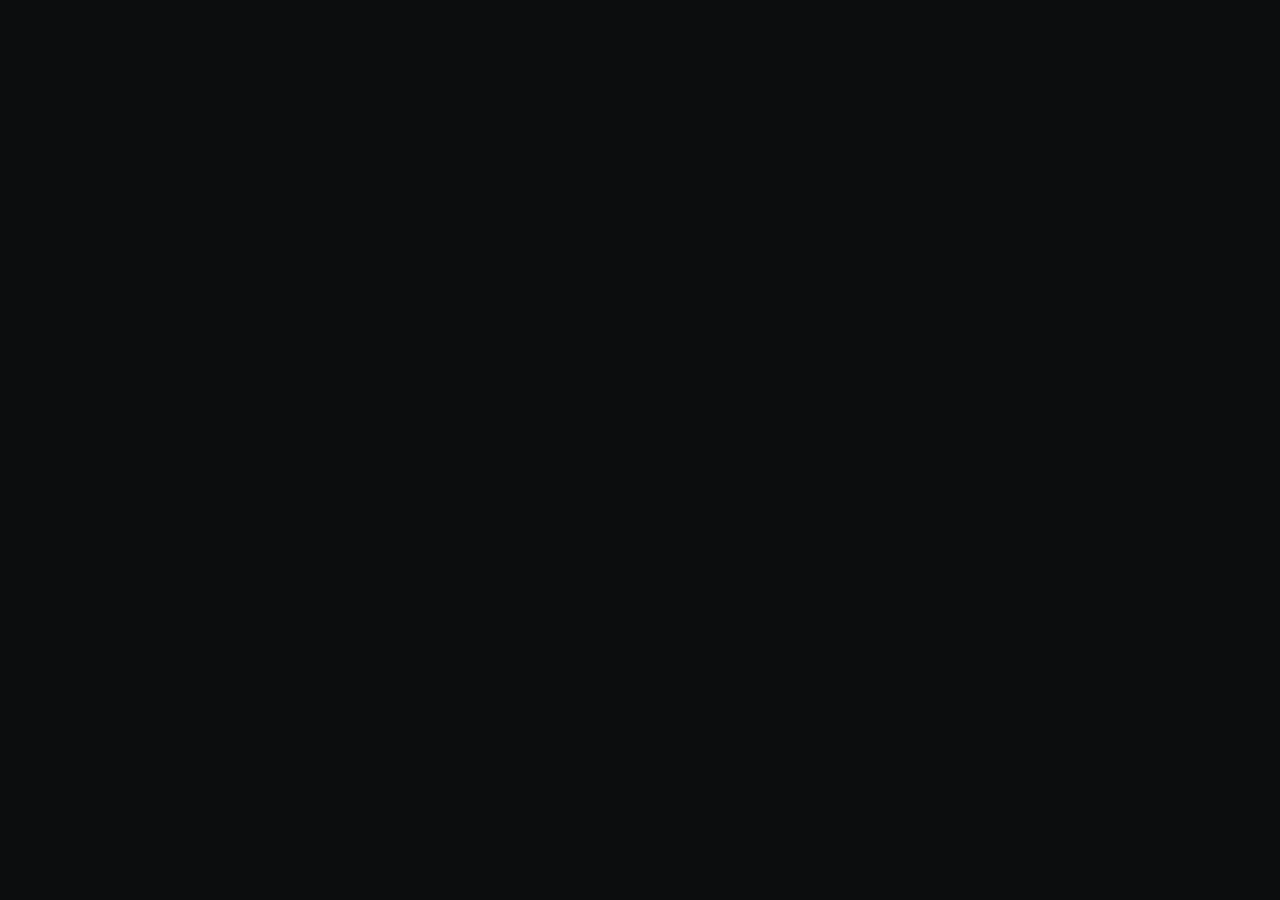
==== pages/experience.html @ 1f6c0cea "Text formatting + paragraph links + set up exp page" ====
<!DOCTYPE html>
<html lang='en'>
<head>
    <meta charset='UTF-8'>
    <meta name='viewport' content='width=device-width, initial-scale=1.0'>
    <link rel="stylesheet" href='../style.css'>
    <link href="https://fonts.googleapis.com/css2?family=Space+Grotesk:wght@400;500;600;700&display=swap" rel="stylesheet">
    <script src='../script.js' defer></script>
    <title>Michelle Kelly</title>
</head>
<body>

</body>
</html>
---- style.css ----
:root {
    --board:        #191b1d;
    --raised:       #1f2224;
    --border:       #2c3033;
    --border-dash:  #2a2e31;
    --white:        #e4e0d8;
    --white-dim:    #96918b;
    --white-faint:  #474441;
    --white-white:  #f0ebe3;
    --accent:       #e6c76e;
    --red:          #cf7368;
    --blue:         #76a8d0;
    --green:        #7eb594;
}

body {
    font-family: "Space Grotesk", sans-serif;
    color: var(--accent);
    background-color: #0c0d0e; 
    margin: 0;
    padding: 20px;
}

.screen {
    max-width: 750px;
    display: flex;
    flex-direction: column;
    margin: 0 auto;
    min-height: 90vh;
}

h1 {
    font-size: 40px; 
    font-weight: 700;
    margin: 40px 0 10px 0;
    line-height: 1.1;
}

p {
    font-weight: 400;
    line-height: 1.6;
    color: var(--white);
    font-size: 17px; 
    margin-bottom: 40px;
}

p a {
    color: var(--white-dim);
    text-decoration: none;
    transition: color 0.2s ease;
}

p a:hover {
    color: var(--accent);
}


nav {
    position: sticky;
    top: 0;
    z-index: 10;
    background-color: #0c0d0e;
    padding: 10px 15px 15px;
    margin-top: 20px;
    margin-bottom: 20px;
    border-bottom: 3px solid var(--accent);
    border-radius: 10px;
    display: flex;
    justify-content: center;
    align-items: center;
    gap: 20px;
}

nav a {
    font-size: 18px;
    color: var(--white-dim);
    text-decoration: none;
    font-weight: 500;
    transition: color 0.2s ease;
}

nav a:hover {
    color: var(--accent);
}

footer {
    display: flex;
    justify-content: center;
    gap: 30px;
    margin-top: auto; 
    padding: 30px 0 20px;
    border-top: 3px solid var(--accent);
    border-radius: 10px;
}

footer a {
    color: var(--white-dim);
    text-decoration: none;
    font-weight: 500;
    transition: color 0.2s ease;
}

footer a:hover {
    color: var(--accent);
}
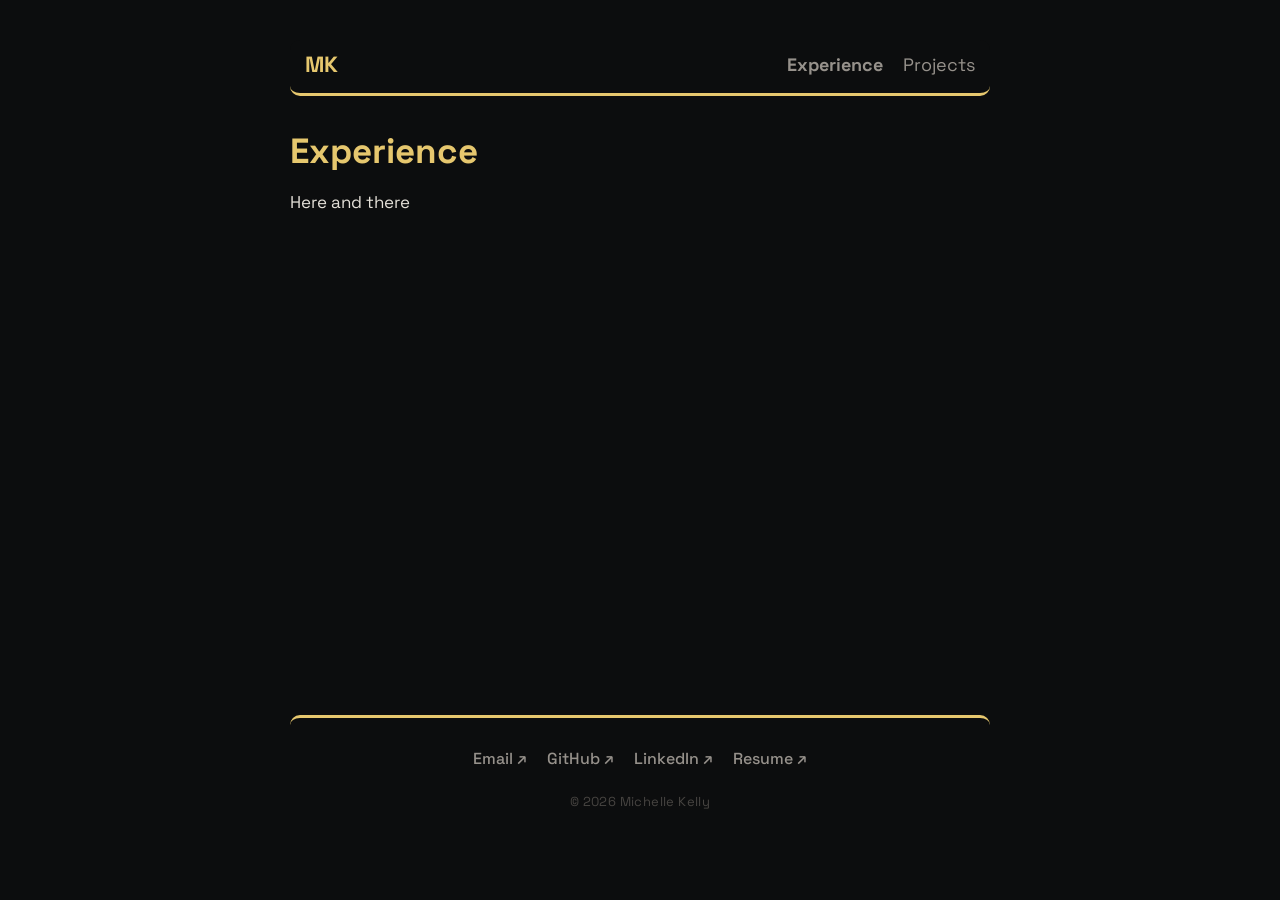
==== commit ffc82da4: "basic more about me functionallity, format other pages + final nav" ====
--- a/pages/experience.html
+++ b/pages/experience.html
@@ -9,6 +9,27 @@
     <title>Michelle Kelly</title>
 </head>
 <body>
+    <div class='screen'>
+        <nav>
+            <a class="initial" href="../index.html">MK</a>
+            <a class="current-page" href="experience.html">Experience</a>
+            <a href="projects.html">Projects</a>
+        </nav>
 
+        <main>
+            <h1>Experience</h1>
+            <p> Here and there </p>
+        </main>
+
+        <footer>
+            <div class="footer-links">
+                <a href="mailto:michelle.kelly@queensu.ca">Email ↗</a>
+                <a href="https://github.com/MichelleKellyy" target="_blank">GitHub ↗</a>
+                <a href="https://www.linkedin.com/in/michellebkelly" target="_blank">LinkedIn ↗</a>
+                <a href="resume.pdf" download>Resume ↗</a>
+            </div>
+            <div class="footer-note">© 2026 Michelle Kelly</div>
+        </footer>
+    </div>
 </body>
 </html>
--- a/style.css
+++ b/style.css
@@ -22,7 +22,7 @@
 }
 
 .screen {
-    max-width: 750px;
+    max-width: 700px;
     display: flex;
     flex-direction: column;
     margin: 0 auto;
@@ -30,18 +30,24 @@
 }
 
 h1 {
-    font-size: 40px; 
+    font-size: 35px;
     font-weight: 700;
-    margin: 40px 0 10px 0;
+    margin: 16px 0 12px 0;
     line-height: 1.1;
+}
+
+.intro {
+    font-size: 19px;
+    color: var(--white-white);
+    margin-bottom: 20px;
 }
 
 p {
     font-weight: 400;
-    line-height: 1.6;
+    line-height: 1.7;
     color: var(--white);
-    font-size: 17px; 
-    margin-bottom: 40px;
+    font-size: 17px;
+    margin-bottom: 24px;
 }
 
 p a {
@@ -54,7 +60,6 @@
     color: var(--accent);
 }
 
-
 nav {
     position: sticky;
     top: 0;
@@ -66,7 +71,6 @@
     border-bottom: 3px solid var(--accent);
     border-radius: 10px;
     display: flex;
-    justify-content: center;
     align-items: center;
     gap: 20px;
 }
@@ -75,7 +79,7 @@
     font-size: 18px;
     color: var(--white-dim);
     text-decoration: none;
-    font-weight: 500;
+    font-weight: 400;
     transition: color 0.2s ease;
 }
 
@@ -83,11 +87,23 @@
     color: var(--accent);
 }
 
+.initial {
+    font-size: 22px;
+    color: var(--accent);
+    font-weight: 700;
+    margin-right: auto;
+}
+
+.current-page {
+    font-weight: 700;
+}
+
 footer {
     display: flex;
-    justify-content: center;
-    gap: 30px;
-    margin-top: auto; 
+    flex-direction: column;
+    align-items: center;
+    gap: 14px;
+    margin-top: auto;
     padding: 30px 0 20px;
     border-top: 3px solid var(--accent);
     border-radius: 10px;
@@ -102,4 +118,62 @@
 
 footer a:hover {
     color: var(--accent);
+}
+
+.footer-links {
+    display: flex;
+    gap: 20px;
+    flex-wrap: wrap;
+    justify-content: center;
+}
+
+.footer-note {
+    margin-top: 10px;
+    font-size: 13px;
+    color: var(--white-faint);
+    letter-spacing: 0.03em;
+}
+
+.more-section {
+    margin-top: 40px;
+    max-width: 650px;
+}
+
+#moreToggle {
+    background: none;
+    border: none;
+    padding: 0;
+    font: inherit;
+    color: var(--white-dim);
+    cursor: pointer;
+}
+
+#moreToggle:hover {
+    color: var(--accent);
+}
+
+#moreContent {
+    display: none;
+    margin-top: 20px;
+}
+
+#moreContent.show {
+    display: block;
+}
+
+#moreContent div {
+    margin-bottom: 20px;
+}
+
+#moreContent h3 {
+    font-size: 12px;
+    text-transform: uppercase;
+    letter-spacing: 0.12em;
+    color: var(--white-dim);
+    margin-bottom: 8px;
+}
+
+#moreContent p {
+    margin: 0;
+    font-size: 16px;
 }
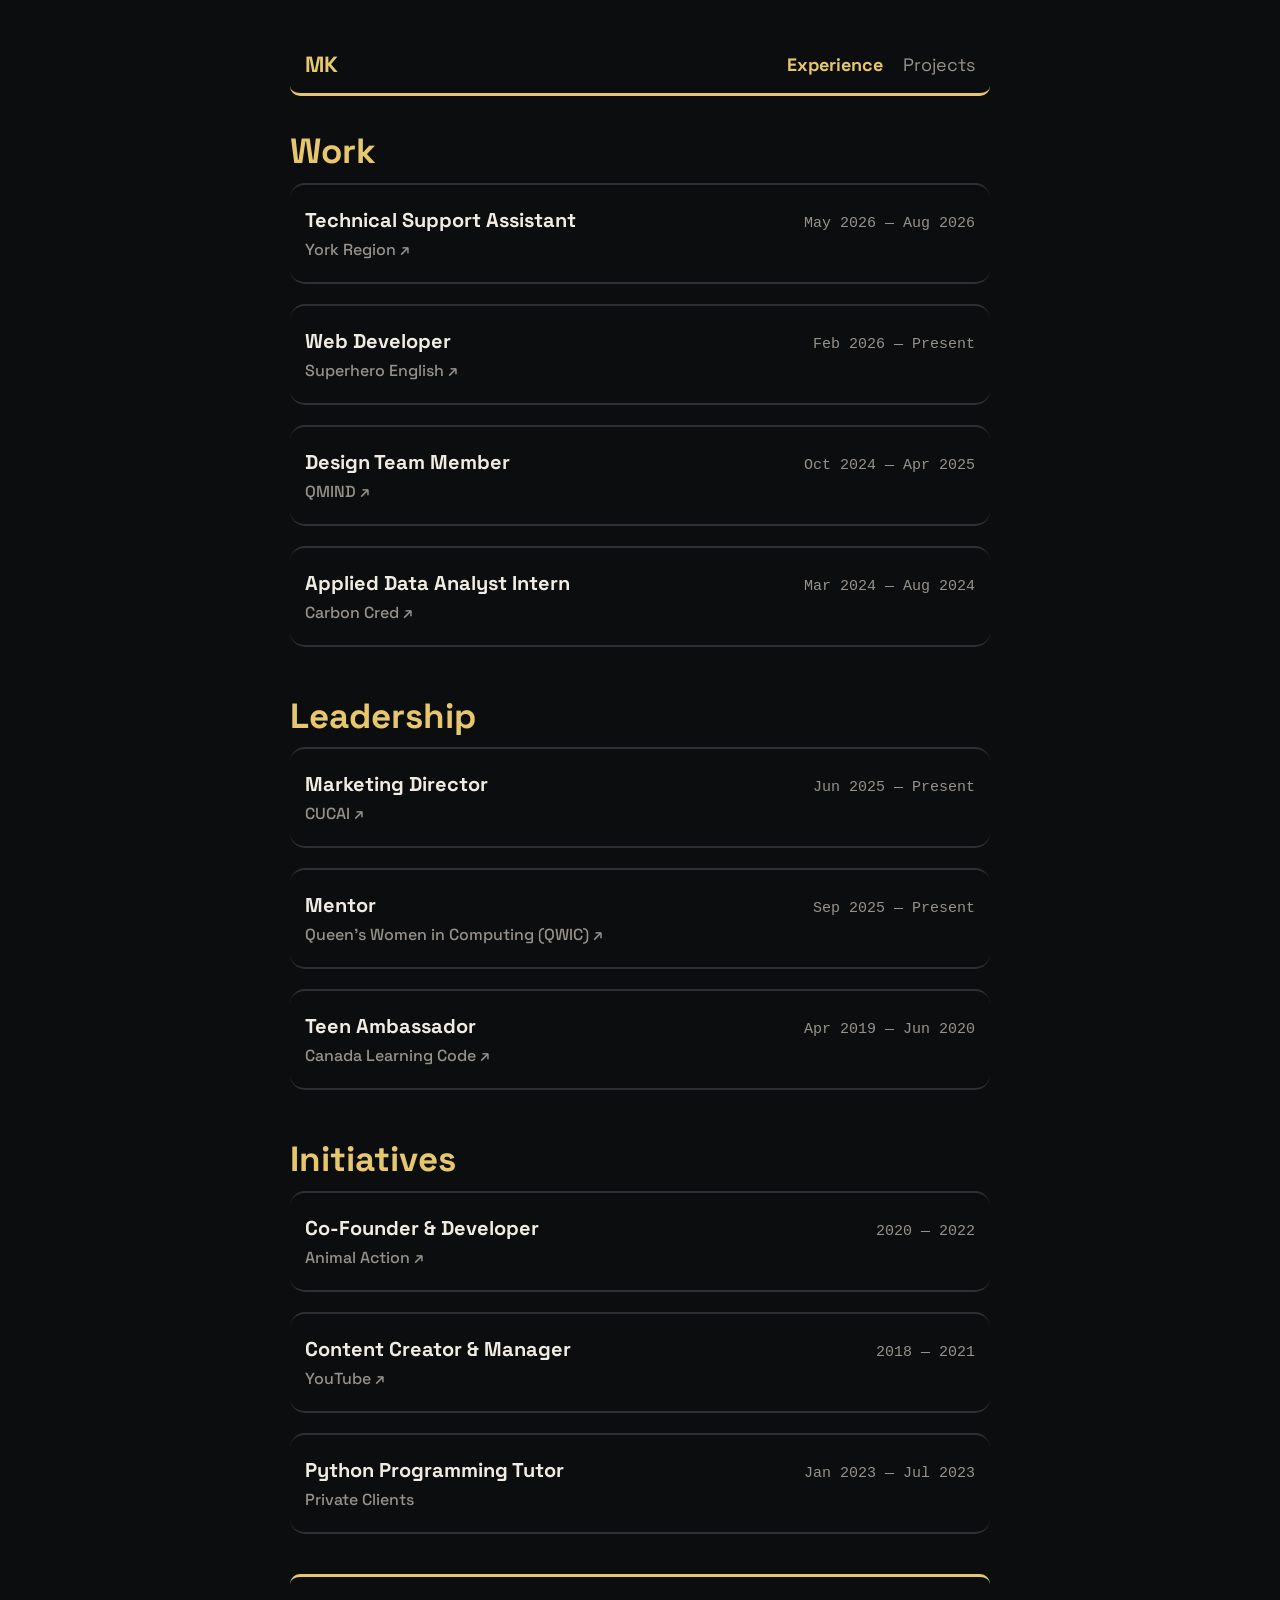
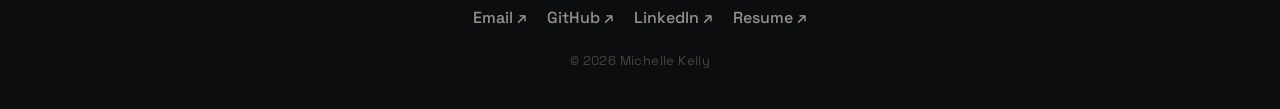
==== commit 3fa9f21a: "Experience page" ====
--- a/pages/experience.html
+++ b/pages/experience.html
@@ -6,19 +6,165 @@
     <link rel="stylesheet" href='../style.css'>
     <link href="https://fonts.googleapis.com/css2?family=Space+Grotesk:wght@400;500;600;700&display=swap" rel="stylesheet">
     <script src='../script.js' defer></script>
-    <title>Michelle Kelly</title>
+    <title>MK</title>
 </head>
 <body>
     <div class='screen'>
         <nav>
             <a class="initial" href="../index.html">MK</a>
-            <a class="current-page" href="experience.html">Experience</a>
+            <a href="experience.html" class="active">Experience</a>
             <a href="projects.html">Projects</a>
         </nav>
 
         <main>
-            <h1>Experience</h1>
-            <p> Here and there </p>
+            <h1>Work</h1>
+            
+            <div class="exp-list">
+                <details>
+                    <summary>
+                        <div class="exp-header">
+                            <h2 class="exp-role">Technical Support Assistant</h2>
+                            <span class="exp-date">May 2026 — Aug 2026</span>
+                        </div>
+                        <a href="https://www.york.ca/" target="_blank" class="exp-company">York Region ↗</a>
+                    </summary>
+                    <ul class="exp-bullets">
+                        <li>Performed cross-system data extraction and analysis to diagnose software and workflow issues, improving data integrity and operational reliability.</li>
+                        <li>Designed scripts and structured tracking tools to streamline data input, validation, and reporting processes, while contributing to testing and implementation of system enhancements.</li>
+                    </ul>
+                </details>
+
+                <details>
+                    <summary>
+                        <div class="exp-header">
+                            <h2 class="exp-role">Web Developer</h2>
+                            <span class="exp-date">Feb 2026 — Present</span>
+                        </div>
+                        <a href="https://www.superheroenglish.org/" target="_blank" class="exp-company">Superhero English ↗</a>
+                    </summary>
+                    <ul class="exp-bullets">
+                        <li>Building a website for Superhero English in Thailand, supporting educational outreach and online visibility.</li>
+                    </ul>
+                </details>
+
+                <details>
+                    <summary>
+                        <div class="exp-header">
+                            <h2 class="exp-role">Design Team Member</h2>
+                            <span class="exp-date">Oct 2024 — Apr 2025</span>
+                        </div>
+                        <a href="https://qmind.ca/" target="_blank" class="exp-company">QMIND ↗</a>
+                    </summary>
+                    <ul class="exp-bullets">
+                        <li>Collaborated in QMIND’s Division of AI Research to implement and refine state-of-the-art AI models.</li>
+                        <li>Awarded the Next-Generation Award for stellar growth, initiative, and technical contribution as a new member.</li>
+                    </ul>
+                </details>
+
+                <details>
+                    <summary>
+                        <div class="exp-header">
+                            <h2 class="exp-role">Applied Data Analyst Intern</h2>
+                            <span class="exp-date">Mar 2024 — Aug 2024</span>
+                        </div>
+                        <a href="https://www.carboncred.com/" target="_blank" class="exp-company">Carbon Cred ↗</a>
+                    </summary>
+                    <ul class="exp-bullets">
+                        <li>Analyzed large-scale location-time datasets to identify authentic vs anomalous activity patterns, improving reliability of carbon credit classification.</li>
+                        <li>Interpreted behavioral and geographic trends to support the product’s underlying classification logic and data integrity.</li>
+                    </ul>
+                </details>
+            </div>
+
+            <h1 style="margin-top: 50px;">Leadership</h1>
+            <div class="exp-list">
+                
+                <details>
+                    <summary>
+                        <div class="exp-header">
+                            <h2 class="exp-role">Marketing Director</h2>
+                            <span class="exp-date">Jun 2025 — Present</span>
+                        </div>
+                        <a href="https://www.cucai.ca/" target="_blank" class="exp-company">CUCAI ↗</a>
+                    </summary>
+                    <ul class="exp-bullets">
+                        <li>Directed CUCAI’s marketing strategy across multiple platforms, producing a structured content calendar and coordinating with chairs, directors, and designers to deliver all conference materials and campaigns.</li>
+                        <li>Launched an AI-focused newsletter and optimized digital engagement, driving a 288% subscriber increase and boosting awareness and ticket sales for Canada’s largest undergraduate AI conference (340+ attendees).</li>
+                    </ul>
+                </details>
+
+                <details>
+                    <summary>
+                        <div class="exp-header">
+                            <h2 class="exp-role">Mentor</h2>
+                            <span class="exp-date">Sep 2025 — Present</span>
+                        </div>
+                        <a href="https://qwic.org/" target="_blank" class="exp-company">Queen's Women in Computing (QWIC) ↗</a>
+                    </summary>
+                    <ul class="exp-bullets">
+                        <li>Mentoring a first-year computing student through QWIC, providing guidance on resume development, internship preparation, course planning, study strategies, and navigating Queen’s computing program and CS community.</li>
+                    </ul>
+                </details>
+
+                <details>
+                    <summary>
+                        <div class="exp-header">
+                            <h2 class="exp-role">Teen Ambassador</h2>
+                            <span class="exp-date">Apr 2019 — Jun 2020</span>
+                        </div>
+                        <a href="https://www.canadalearningcode.ca/" target="_blank" class="exp-company">Canada Learning Code ↗</a>
+                    </summary>
+                    <ul class="exp-bullets">
+                        <li>Collaborated and led virtual programming workshops for ages 11-16.</li>
+                    </ul>
+                </details>
+            </div>
+
+            <h1 style="margin-top: 50px;">Initiatives</h1>
+            <div class="exp-list">
+                
+                <details>
+                    <summary>
+                        <div class="exp-header">
+                            <h2 class="exp-role">Co-Founder & Developer</h2>
+                            <span class="exp-date">2020 — 2022</span> 
+                        </div>
+                        <a href="https://www.animalaction.ca/" target="_blank" class="exp-company">Animal Action ↗</a>
+                    </summary>
+                    <ul class="exp-bullets">
+                        <li>Co-founded and developed a mobile game designed to raise awareness and funds for real-world wildlife conservation.</li>
+                        <li>Managed the end-to-end product lifecycle, from initial game design and programming to launch and marketing.</li>
+                    </ul>
+                </details>
+
+                <details>
+                    <summary>
+                        <div class="exp-header">
+                            <h2 class="exp-role">Content Creator & Manager</h2>
+                            <span class="exp-date">2018 — 2021</span> 
+                        </div>
+                        <a href="https://www.youtube.com/" target="_blank" class="exp-company">YouTube ↗</a>
+                    </summary>
+                    <ul class="exp-bullets">
+                        <li>Founded, produced, and managed a gaming channel, growing the community to over 22,000 active subscribers.</li>
+                        <li>Analyzed viewer retention metrics and algorithm trends to optimize content strategy, scripting, and video editing.</li>
+                        <li>Built a positive online space to connect peers and viewers, particularly during pandemic isolation.</li>
+                    </ul>
+                </details>
+
+                <details>
+                    <summary>
+                        <div class="exp-header">
+                            <h2 class="exp-role">Python Programming Tutor</h2>
+                            <span class="exp-date">Jan 2023 — Jul 2023</span>
+                        </div>
+                        <span class="exp-company">Private Clients</span>
+                    </summary>
+                    <ul class="exp-bullets">
+                        <li>Designed and led one-on-one virtual lessons to teach kids fundamental Python concepts.</li>
+                    </ul>
+                </details>
+            </div>
         </main>
 
         <footer>
@@ -26,7 +172,7 @@
                 <a href="mailto:michelle.kelly@queensu.ca">Email ↗</a>
                 <a href="https://github.com/MichelleKellyy" target="_blank">GitHub ↗</a>
                 <a href="https://www.linkedin.com/in/michellebkelly" target="_blank">LinkedIn ↗</a>
-                <a href="resume.pdf" download>Resume ↗</a>
+                <a href="../resume.pdf" download>Resume ↗</a>
             </div>
             <div class="footer-note">© 2026 Michelle Kelly</div>
         </footer>
--- a/style.css
+++ b/style.css
@@ -13,6 +13,19 @@
     --green:        #7eb594;
 }
 
+html::-webkit-scrollbar {
+  display: none;
+}
+
+html {
+  -ms-overflow-style: none;
+  scrollbar-width: none;
+}
+
+main {
+    margin-bottom: 40px;
+}
+
 body {
     font-family: "Space Grotesk", sans-serif;
     color: var(--accent);
@@ -60,6 +73,12 @@
     color: var(--accent);
 }
 
+b {
+    color: var(--accent);
+    font-weight: 600;
+}
+
+/* --- NAVIGATION --- */
 nav {
     position: sticky;
     top: 0;
@@ -84,7 +103,13 @@
 }
 
 nav a:hover {
-    color: var(--accent);
+    color: var(--white);
+}
+
+nav a.active {
+    color: var(--accent);
+    font-weight: 700;
+    pointer-events: none; 
 }
 
 .initial {
@@ -94,10 +119,7 @@
     margin-right: auto;
 }
 
-.current-page {
-    font-weight: 700;
-}
-
+/* --- FOOTER --- */
 footer {
     display: flex;
     flex-direction: column;
@@ -134,46 +156,231 @@
     letter-spacing: 0.03em;
 }
 
+/* --- MORE ABOUT ME TOGGLE (HOME) --- */
 .more-section {
-    margin-top: 40px;
-    max-width: 650px;
-}
-
-#moreToggle {
+    margin-top: 10px;
+}
+
+.more-toggle {
     background: none;
     border: none;
     padding: 0;
-    font: inherit;
-    color: var(--white-dim);
+    font-family: inherit;
+    color: var(--white-dim);
+    font-size: 16px;
+    font-weight: 500;
     cursor: pointer;
-}
-
-#moreToggle:hover {
-    color: var(--accent);
-}
-
-#moreContent {
+    display: inline-flex;
+    align-items: center;
+    gap: 8px;
+    transition: color 0.2s ease;
+}
+
+.more-toggle:hover {
+    color: var(--accent);
+}
+
+.toggle-symbol {
+    display: inline-block;
+    transition: transform 0.3s ease;
+}
+
+.more-toggle.open .toggle-symbol {
+    transform: rotate(180deg);
+}
+
+.more-content {
     display: none;
-    margin-top: 20px;
-}
-
-#moreContent.show {
-    display: block;
-}
-
-#moreContent div {
-    margin-bottom: 20px;
-}
-
-#moreContent h3 {
+    margin-top: 10px;
+    padding-top: 10px;
+    padding-left: 10px;
+}
+
+@keyframes fadeSlideDown {
+    from { opacity: 0; transform: translateY(-5px); }
+    to { opacity: 1; transform: translateY(0); }
+}
+
+.more-content.show {
+    display: flex;
+    flex-direction: column;
+    gap: 22px;
+    animation: fadeSlideDown 0.4s ease forwards;
+}
+
+.more-label {
     font-size: 12px;
+    font-weight: 600;
     text-transform: uppercase;
     letter-spacing: 0.12em;
-    color: var(--white-dim);
-    margin-bottom: 8px;
-}
-
-#moreContent p {
+    color: var(--white-faint);
+    margin-top: 0;
+    margin-bottom: 6px;
+}
+
+.more-content p {
     margin: 0;
     font-size: 16px;
+    line-height: 1.7;
+}
+
+/* --- PHOTO GALLERY (HOME) --- */
+.gallery-wrapper {
+    position: relative;
+    margin: 10px 0;
+    padding: 0 12px;
+}
+
+.scroll-btn {
+    position: absolute;
+    top: 50%;
+    transform: translateY(-50%);
+    background: rgba(25, 27, 29, 0.7); 
+    backdrop-filter: blur(4px);
+    color: var(--white-dim);
+    border: 1px solid var(--border);
+    border-radius: 8px; 
+    width: 40px;
+    height: 40px;
+    cursor: pointer;
+    z-index: 10;
+    display: flex;
+    align-items: center;
+    justify-content: center;
+    transition: all 0.2s ease;
+}
+
+.left-btn { left: -15px; }
+.right-btn { right: -15px; }
+
+.scroll-btn:hover {
+    color: var(--accent);
+    border-color: var(--accent);
+    background-color: var(--board);
+}
+
+.scroll-btn svg {
+    width: 20px;
+    height: 20px;
+}
+
+#photoScroller {
+    display: flex;
+    gap: 15px;
+    overflow-x: auto;
+    padding: 3px 4px 8px 4px;
+    scroll-snap-type: x mandatory;
+    -webkit-overflow-scrolling: touch;
+    scrollbar-width: none;
+    -ms-overflow-style: none;
+}
+
+#photoScroller::-webkit-scrollbar {
+    display: none; 
+}
+
+#photoScroller img {
+    height: 250px; 
+    width: auto; 
+    border-radius: 10px;
+    border: 2px solid var(--border);
+    cursor: pointer;
+    scroll-snap-align: start; 
+    filter: grayscale(100%) brightness(70%);
+    transition: all 0.4s ease;
+}
+
+#photoScroller img:hover {
+    filter: grayscale(0%) brightness(100%);
+    border-color: var(--accent); 
+    transform: scale(1.02); 
+}
+
+/* --- EXPERIENCE PAGE ACCORDIONS --- */
+details {
+    border-top: 2px solid var(--border);
+    border-bottom: 2px solid var(--border);
+    border-left: none; 
+    border-right: none;
+    border-radius: 15px; 
+    padding: 22px 15px; 
+    margin-bottom: 20px; 
+    transition: all 0.2s ease;
+}
+
+details:last-child {
+    margin-bottom: 0;
+}
+
+details[open] .exp-bullets {
+    animation: fadeSlideDown 0.4s ease forwards;
+}
+
+summary {
+    list-style: none; 
+    cursor: pointer;
+}
+
+summary::-webkit-details-marker {
+    display: none; 
+}
+
+.exp-header {
+    display: flex;
+    justify-content: space-between;
+    align-items: baseline;
+    margin-bottom: 6px;
+}
+
+.exp-role {
+    font-size: 20px;
+    margin: 0;
+    color: var(--white-white);
+    transition: color 0.2s ease;
+}
+
+.exp-date {
+    color: var(--white-dim);
+    font-size: 15px;
+    font-family: monospace; 
+}
+
+a.exp-company {
+    display: inline-block;
+    color: var(--white-dim);
+    font-size: 16px;
+    font-weight: 500;
+    text-decoration: none;
+    transition: color 0.2s ease;
+    z-index: 2;
+    position: relative;
+}
+
+a.exp-company:hover {
+    color: var(--accent);
+}
+
+span.exp-company {
+    color: var(--white-dim);
+    font-size: 16px;
+    font-weight: 500;
+}
+
+.exp-bullets {
+    margin-top: 18px;
+    margin-bottom: 0;
+    padding-left: 20px;
+    color: var(--white);
+    list-style-type: square; 
+}
+
+.exp-bullets li {
+    font-size: 16px;
+    line-height: 1.6;
+    margin-bottom: 10px;
+    color: var(--white);
+}
+
+.exp-bullets li:last-child {
+    margin-bottom: 0;
 }
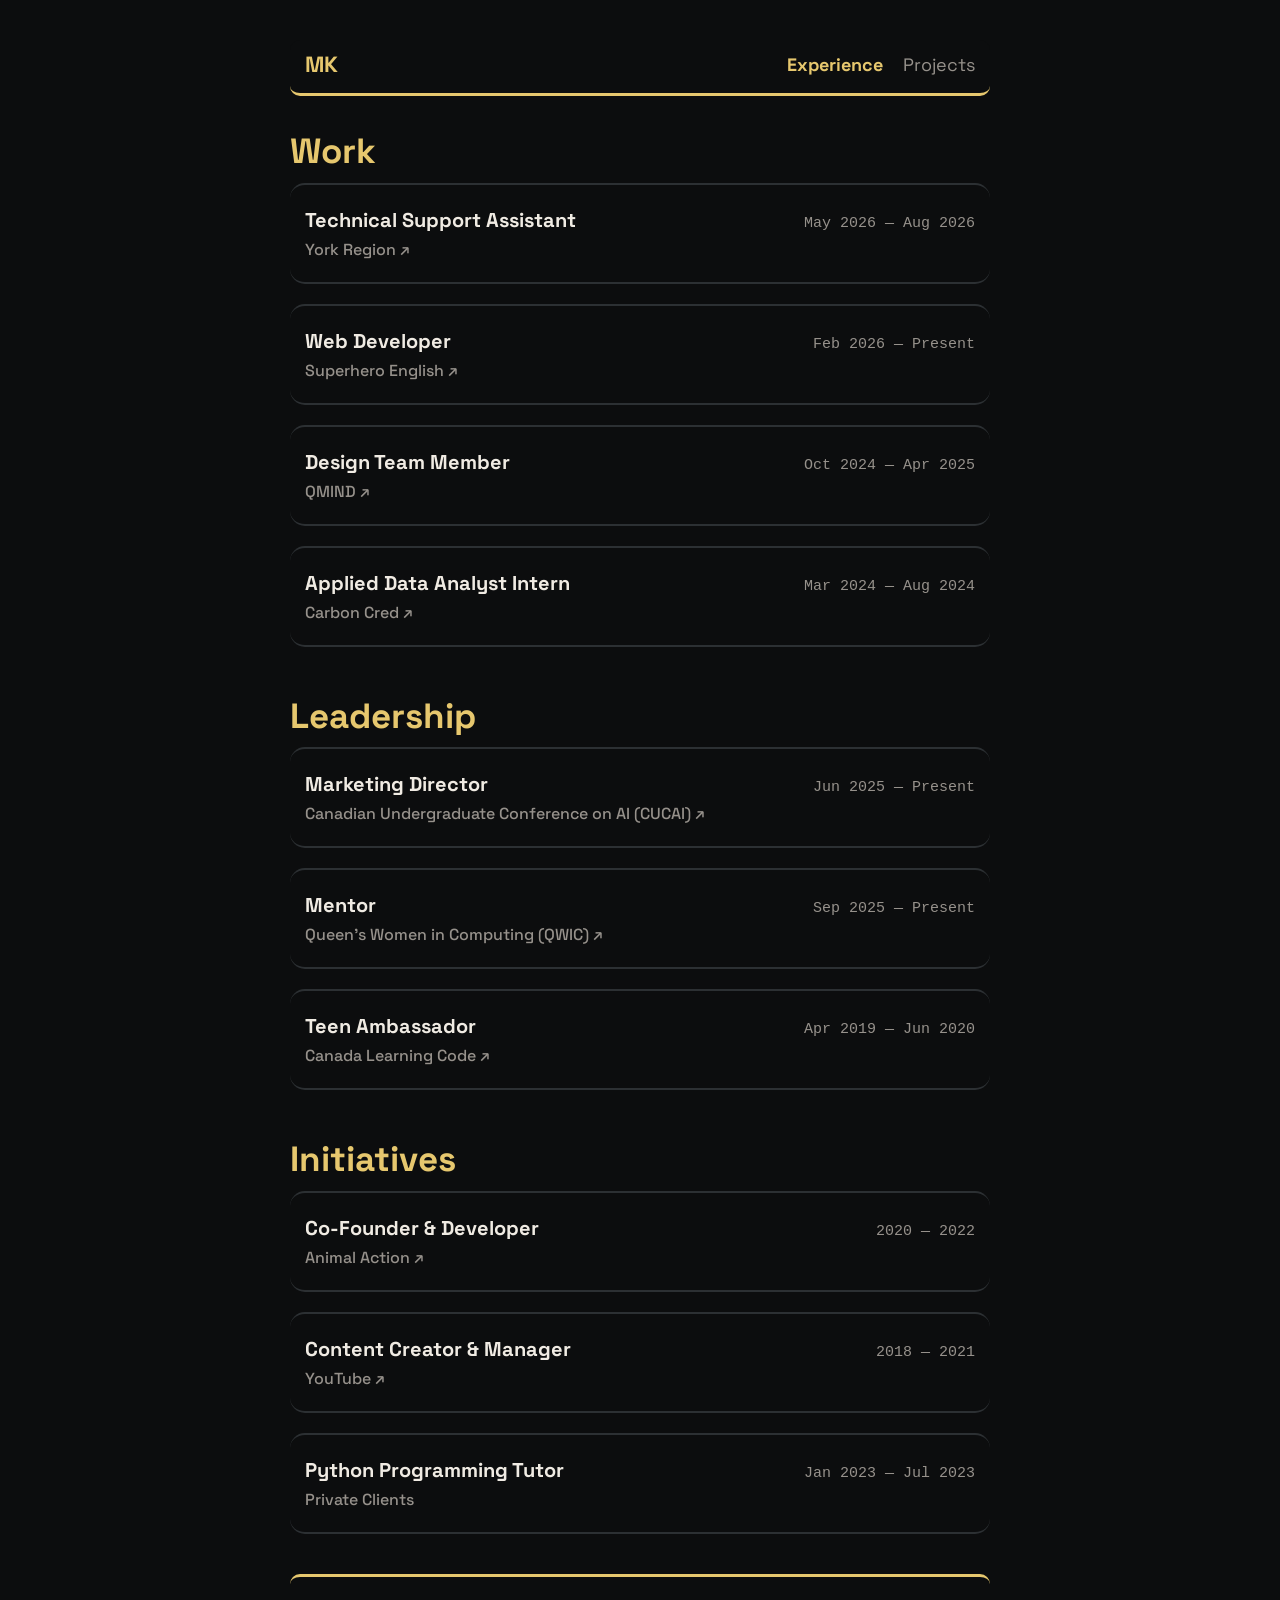
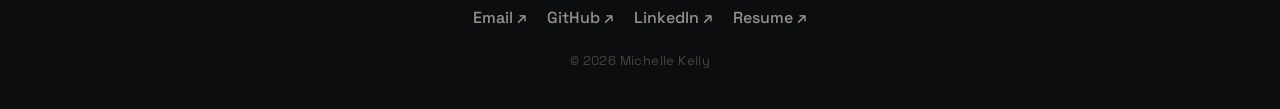
==== commit 21b1d12b: "Small experience page tweaks" ====
--- a/pages/experience.html
+++ b/pages/experience.html
@@ -85,7 +85,7 @@
                             <h2 class="exp-role">Marketing Director</h2>
                             <span class="exp-date">Jun 2025 — Present</span>
                         </div>
-                        <a href="https://www.cucai.ca/" target="_blank" class="exp-company">CUCAI ↗</a>
+                        <a href="https://www.cucai.ca/" target="_blank" class="exp-company">Canadian Undergraduate Conference on AI (CUCAI) ↗</a>
                     </summary>
                     <ul class="exp-bullets">
                         <li>Directed CUCAI’s marketing strategy across multiple platforms, producing a structured content calendar and coordinating with chairs, directors, and designers to deliver all conference materials and campaigns.</li>
@@ -129,11 +129,11 @@
                             <h2 class="exp-role">Co-Founder & Developer</h2>
                             <span class="exp-date">2020 — 2022</span> 
                         </div>
-                        <a href="https://www.animalaction.ca/" target="_blank" class="exp-company">Animal Action ↗</a>
+                        <a href="#" target="_blank" class="exp-company">Animal Action ↗</a>
                     </summary>
                     <ul class="exp-bullets">
-                        <li>Co-founded and developed a mobile game designed to raise awareness and funds for real-world wildlife conservation.</li>
-                        <li>Managed the end-to-end product lifecycle, from initial game design and programming to launch and marketing.</li>
+                        <li>Co-founded an initiative dedicated to reducing animal starvation in Canada, successfully gathering and distributing over 100,000 lbs of donated pet food to communities in need, including Northern deliveries in partnership with the OSPCA.</li>
+                        <li>Designed and developed an interactive game to drive awareness, boost user engagement, and support the organization's core mission.</li>
                     </ul>
                 </details>
 
@@ -143,12 +143,11 @@
                             <h2 class="exp-role">Content Creator & Manager</h2>
                             <span class="exp-date">2018 — 2021</span> 
                         </div>
-                        <a href="https://www.youtube.com/" target="_blank" class="exp-company">YouTube ↗</a>
+                        <a href="https://www.youtube.com/@FoxBlox" target="_blank" class="exp-company">YouTube ↗</a>
                     </summary>
                     <ul class="exp-bullets">
-                        <li>Founded, produced, and managed a gaming channel, growing the community to over 22,000 active subscribers.</li>
-                        <li>Analyzed viewer retention metrics and algorithm trends to optimize content strategy, scripting, and video editing.</li>
-                        <li>Built a positive online space to connect peers and viewers, particularly during pandemic isolation.</li>
+                        <li>Created and managed a gaming YouTube channel, producing content and running live streams that grew a community of 20,000+ subscribers.</li>
+                        <li>Established strategic partnerships and secured brand sponsorships while fostering an active, positive, and highly engaged online space.</li>
                     </ul>
                 </details>
 
--- a/style.css
+++ b/style.css
@@ -78,7 +78,6 @@
     font-weight: 600;
 }
 
-/* --- NAVIGATION --- */
 nav {
     position: sticky;
     top: 0;
@@ -119,7 +118,6 @@
     margin-right: auto;
 }
 
-/* --- FOOTER --- */
 footer {
     display: flex;
     flex-direction: column;
@@ -156,7 +154,6 @@
     letter-spacing: 0.03em;
 }
 
-/* --- MORE ABOUT ME TOGGLE (HOME) --- */
 .more-section {
     margin-top: 10px;
 }
@@ -224,7 +221,6 @@
     line-height: 1.7;
 }
 
-/* --- PHOTO GALLERY (HOME) --- */
 .gallery-wrapper {
     position: relative;
     margin: 10px 0;
@@ -296,7 +292,6 @@
     transform: scale(1.02); 
 }
 
-/* --- EXPERIENCE PAGE ACCORDIONS --- */
 details {
     border-top: 2px solid var(--border);
     border-bottom: 2px solid var(--border);
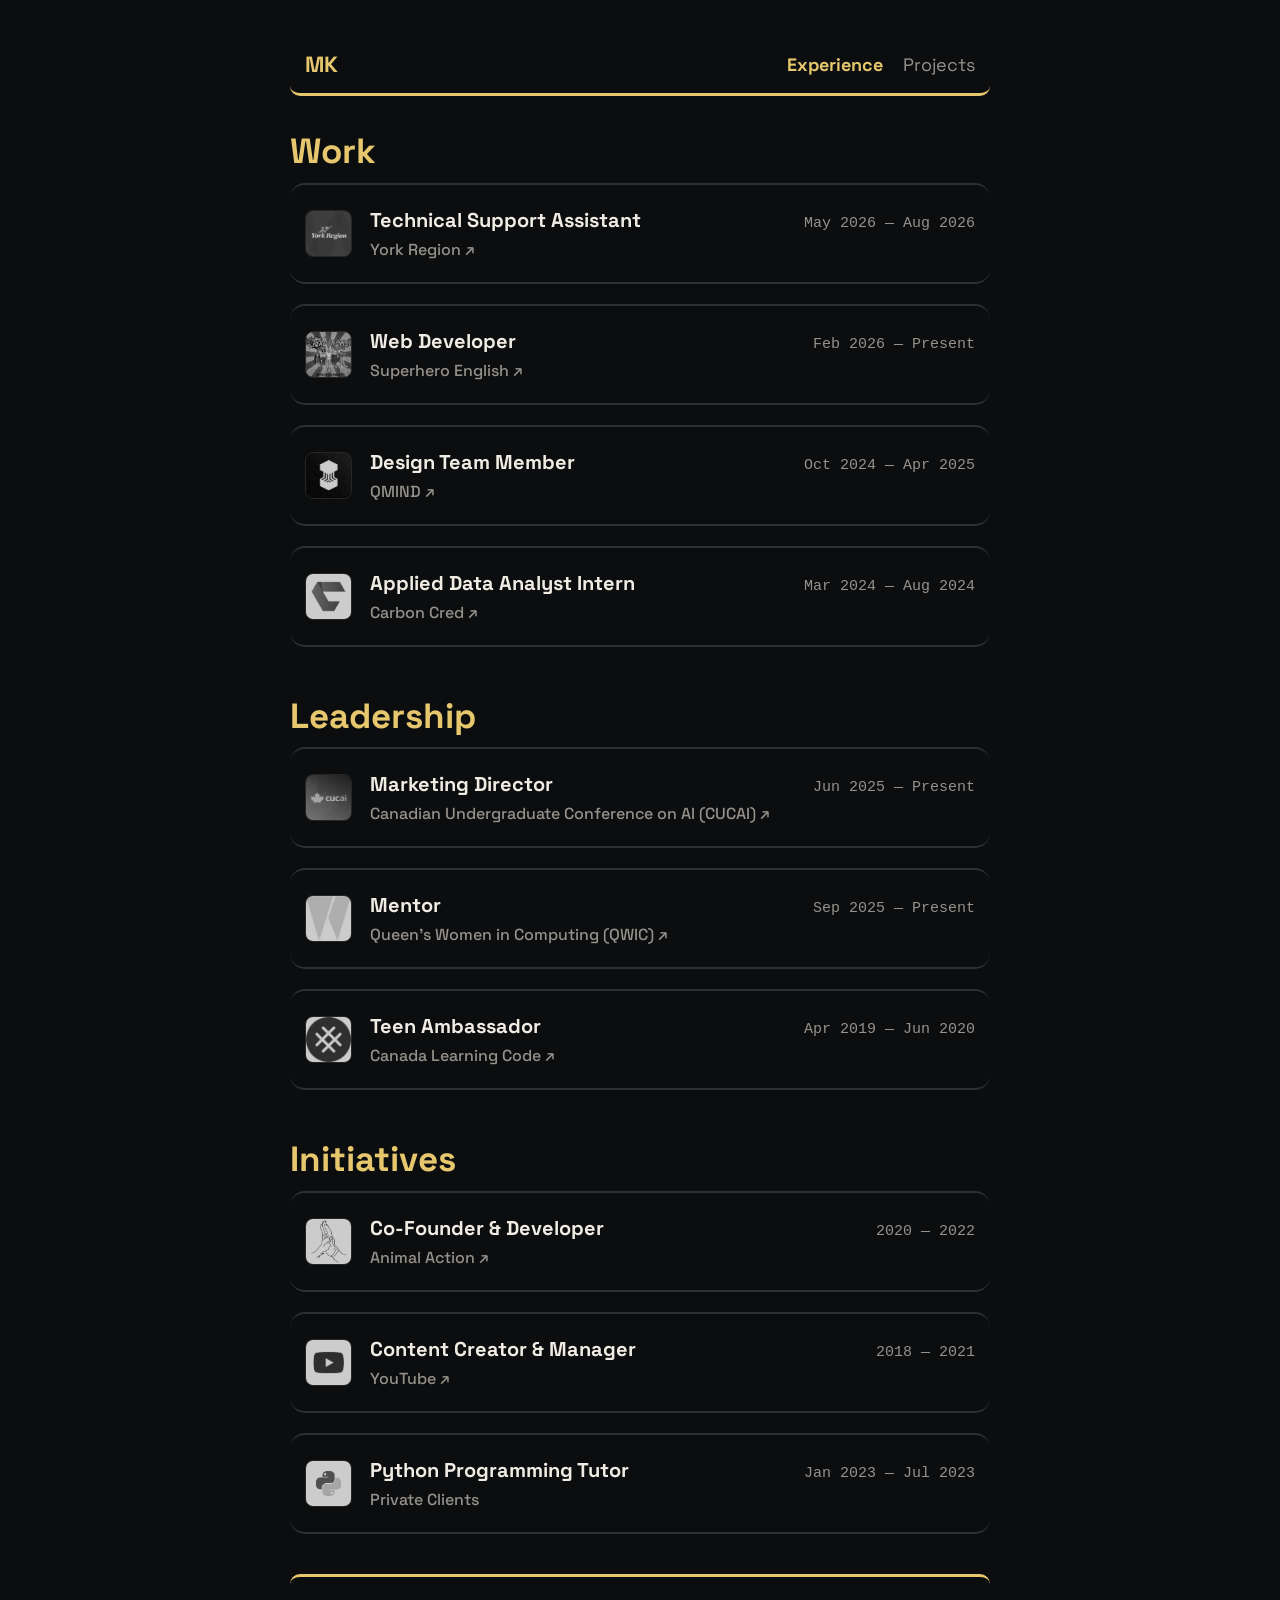
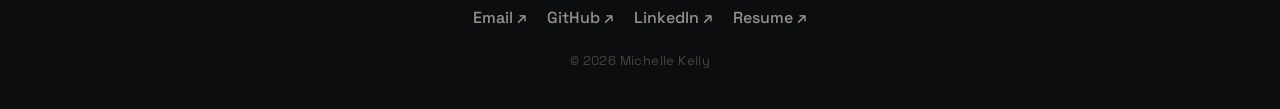
==== commit 3a3242b7: "Add company logos to experience page" ====
--- a/pages/experience.html
+++ b/pages/experience.html
@@ -22,11 +22,14 @@
             <div class="exp-list">
                 <details>
                     <summary>
-                        <div class="exp-header">
-                            <h2 class="exp-role">Technical Support Assistant</h2>
-                            <span class="exp-date">May 2026 — Aug 2026</span>
-                        </div>
-                        <a href="https://www.york.ca/" target="_blank" class="exp-company">York Region ↗</a>
+                        <img src="../assets/logos/yorkregion.jpg" alt="York Region Logo" class="exp-logo">
+                        <div class="exp-info">
+                            <div class="exp-header">
+                                <h2 class="exp-role">Technical Support Assistant</h2>
+                                <span class="exp-date">May 2026 — Aug 2026</span>
+                            </div>
+                            <a href="https://www.york.ca/" target="_blank" class="exp-company">York Region ↗</a>
+                        </div>
                     </summary>
                     <ul class="exp-bullets">
                         <li>Performed cross-system data extraction and analysis to diagnose software and workflow issues, improving data integrity and operational reliability.</li>
@@ -36,11 +39,14 @@
 
                 <details>
                     <summary>
-                        <div class="exp-header">
-                            <h2 class="exp-role">Web Developer</h2>
-                            <span class="exp-date">Feb 2026 — Present</span>
-                        </div>
-                        <a href="https://www.superheroenglish.org/" target="_blank" class="exp-company">Superhero English ↗</a>
+                        <img src="../assets/logos/superheroenglish.jpg" alt="Superhero English Logo" class="exp-logo">
+                        <div class="exp-info">
+                            <div class="exp-header">
+                                <h2 class="exp-role">Web Developer</h2>
+                                <span class="exp-date">Feb 2026 — Present</span>
+                            </div>
+                            <a href="https://www.superheroenglish.org/" target="_blank" class="exp-company">Superhero English ↗</a>
+                        </div>
                     </summary>
                     <ul class="exp-bullets">
                         <li>Building a website for Superhero English in Thailand, supporting educational outreach and online visibility.</li>
@@ -49,11 +55,14 @@
 
                 <details>
                     <summary>
-                        <div class="exp-header">
-                            <h2 class="exp-role">Design Team Member</h2>
-                            <span class="exp-date">Oct 2024 — Apr 2025</span>
-                        </div>
-                        <a href="https://qmind.ca/" target="_blank" class="exp-company">QMIND ↗</a>
+                        <img src="../assets/logos/qmind.jpg" alt="QMIND Logo" class="exp-logo">
+                        <div class="exp-info">
+                            <div class="exp-header">
+                                <h2 class="exp-role">Design Team Member</h2>
+                                <span class="exp-date">Oct 2024 — Apr 2025</span>
+                            </div>
+                            <a href="https://qmind.ca/" target="_blank" class="exp-company">QMIND ↗</a>
+                        </div>
                     </summary>
                     <ul class="exp-bullets">
                         <li>Collaborated in QMIND’s Division of AI Research to implement and refine state-of-the-art AI models.</li>
@@ -63,11 +72,14 @@
 
                 <details>
                     <summary>
-                        <div class="exp-header">
-                            <h2 class="exp-role">Applied Data Analyst Intern</h2>
-                            <span class="exp-date">Mar 2024 — Aug 2024</span>
-                        </div>
-                        <a href="https://www.carboncred.com/" target="_blank" class="exp-company">Carbon Cred ↗</a>
+                        <img src="../assets/logos/carboncred.png" alt="Carbon Cred Logo" class="exp-logo">
+                        <div class="exp-info">
+                            <div class="exp-header">
+                                <h2 class="exp-role">Applied Data Analyst Intern</h2>
+                                <span class="exp-date">Mar 2024 — Aug 2024</span>
+                            </div>
+                            <a href="https://www.carboncred.com/" target="_blank" class="exp-company">Carbon Cred ↗</a>
+                        </div>
                     </summary>
                     <ul class="exp-bullets">
                         <li>Analyzed large-scale location-time datasets to identify authentic vs anomalous activity patterns, improving reliability of carbon credit classification.</li>
@@ -81,11 +93,14 @@
                 
                 <details>
                     <summary>
-                        <div class="exp-header">
-                            <h2 class="exp-role">Marketing Director</h2>
-                            <span class="exp-date">Jun 2025 — Present</span>
-                        </div>
-                        <a href="https://www.cucai.ca/" target="_blank" class="exp-company">Canadian Undergraduate Conference on AI (CUCAI) ↗</a>
+                        <img src="../assets/logos/cucai.jpg" alt="CUCAI Logo" class="exp-logo">
+                        <div class="exp-info">
+                            <div class="exp-header">
+                                <h2 class="exp-role">Marketing Director</h2>
+                                <span class="exp-date">Jun 2025 — Present</span>
+                            </div>
+                            <a href="https://www.cucai.ca/" target="_blank" class="exp-company">Canadian Undergraduate Conference on AI (CUCAI) ↗</a>
+                        </div>
                     </summary>
                     <ul class="exp-bullets">
                         <li>Directed CUCAI’s marketing strategy across multiple platforms, producing a structured content calendar and coordinating with chairs, directors, and designers to deliver all conference materials and campaigns.</li>
@@ -95,11 +110,14 @@
 
                 <details>
                     <summary>
-                        <div class="exp-header">
-                            <h2 class="exp-role">Mentor</h2>
-                            <span class="exp-date">Sep 2025 — Present</span>
-                        </div>
-                        <a href="https://qwic.org/" target="_blank" class="exp-company">Queen's Women in Computing (QWIC) ↗</a>
+                        <img src="../assets/logos/qwic.jpg" alt="QWIC Logo" class="exp-logo">
+                        <div class="exp-info">
+                            <div class="exp-header">
+                                <h2 class="exp-role">Mentor</h2>
+                                <span class="exp-date">Sep 2025 — Present</span>
+                            </div>
+                            <a href="https://qwic.org/" target="_blank" class="exp-company">Queen's Women in Computing (QWIC) ↗</a>
+                        </div>
                     </summary>
                     <ul class="exp-bullets">
                         <li>Mentoring a first-year computing student through QWIC, providing guidance on resume development, internship preparation, course planning, study strategies, and navigating Queen’s computing program and CS community.</li>
@@ -108,11 +126,14 @@
 
                 <details>
                     <summary>
-                        <div class="exp-header">
-                            <h2 class="exp-role">Teen Ambassador</h2>
-                            <span class="exp-date">Apr 2019 — Jun 2020</span>
-                        </div>
-                        <a href="https://www.canadalearningcode.ca/" target="_blank" class="exp-company">Canada Learning Code ↗</a>
+                        <img src="../assets/logos/clc.jpg" alt="Canada Learning Code Logo" class="exp-logo">
+                        <div class="exp-info">
+                            <div class="exp-header">
+                                <h2 class="exp-role">Teen Ambassador</h2>
+                                <span class="exp-date">Apr 2019 — Jun 2020</span>
+                            </div>
+                            <a href="https://www.canadalearningcode.ca/" target="_blank" class="exp-company">Canada Learning Code ↗</a>
+                        </div>
                     </summary>
                     <ul class="exp-bullets">
                         <li>Collaborated and led virtual programming workshops for ages 11-16.</li>
@@ -125,11 +146,14 @@
                 
                 <details>
                     <summary>
-                        <div class="exp-header">
-                            <h2 class="exp-role">Co-Founder & Developer</h2>
-                            <span class="exp-date">2020 — 2022</span> 
-                        </div>
-                        <a href="#" target="_blank" class="exp-company">Animal Action ↗</a>
+                        <img src="../assets/logos/animalaction.jpg" alt="Animal Action Logo" class="exp-logo">
+                        <div class="exp-info">
+                            <div class="exp-header">
+                                <h2 class="exp-role">Co-Founder & Developer</h2>
+                                <span class="exp-date">2020 — 2022</span> 
+                            </div>
+                            <a href="#" target="_blank" class="exp-company">Animal Action ↗</a>
+                        </div>
                     </summary>
                     <ul class="exp-bullets">
                         <li>Co-founded an initiative dedicated to reducing animal starvation in Canada, successfully gathering and distributing over 100,000 lbs of donated pet food to communities in need, including Northern deliveries in partnership with the OSPCA.</li>
@@ -139,11 +163,14 @@
 
                 <details>
                     <summary>
-                        <div class="exp-header">
-                            <h2 class="exp-role">Content Creator & Manager</h2>
-                            <span class="exp-date">2018 — 2021</span> 
-                        </div>
-                        <a href="https://www.youtube.com/@FoxBlox" target="_blank" class="exp-company">YouTube ↗</a>
+                        <img src="../assets/logos/youtube.jpg" alt="YouTube Logo" class="exp-logo">
+                        <div class="exp-info">
+                            <div class="exp-header">
+                                <h2 class="exp-role">Content Creator & Manager</h2>
+                                <span class="exp-date">2018 — 2021</span> 
+                            </div>
+                            <a href="https://www.youtube.com/@FoxBlox" target="_blank" class="exp-company">YouTube ↗</a>
+                        </div>
                     </summary>
                     <ul class="exp-bullets">
                         <li>Created and managed a gaming YouTube channel, producing content and running live streams that grew a community of 20,000+ subscribers.</li>
@@ -153,11 +180,14 @@
 
                 <details>
                     <summary>
-                        <div class="exp-header">
-                            <h2 class="exp-role">Python Programming Tutor</h2>
-                            <span class="exp-date">Jan 2023 — Jul 2023</span>
-                        </div>
-                        <span class="exp-company">Private Clients</span>
+                        <img src="../assets/logos/python.jpg" alt="Python Logo" class="exp-logo">
+                        <div class="exp-info">
+                            <div class="exp-header">
+                                <h2 class="exp-role">Python Programming Tutor</h2>
+                                <span class="exp-date">Jan 2023 — Jul 2023</span>
+                            </div>
+                            <span class="exp-company">Private Clients</span>
+                        </div>
                     </summary>
                     <ul class="exp-bullets">
                         <li>Designed and led one-on-one virtual lessons to teach kids fundamental Python concepts.</li>
--- a/style.css
+++ b/style.css
@@ -154,6 +154,7 @@
     letter-spacing: 0.03em;
 }
 
+/* --- HOME PAGE ACCORDION / TOGGLES --- */
 .more-section {
     margin-top: 10px;
 }
@@ -292,6 +293,40 @@
     transform: scale(1.02); 
 }
 
+/* --- EXPERIENCE LOGOS --- */
+summary {
+    list-style: none; 
+    cursor: pointer;
+    display: flex;
+    align-items: center;
+    gap: 18px; 
+}
+
+summary::-webkit-details-marker {
+    display: none; 
+}
+
+.exp-info {
+    flex: 1; 
+}
+
+.exp-logo {
+    width: 45px;
+    height: 45px;
+    border-radius: 8px; 
+    object-fit: cover;
+    background-color: var(--raised); 
+    border: 1px solid var(--border);
+    filter: grayscale(100%) brightness(80%); 
+    transition: all 0.3s ease;
+}
+
+details:hover .exp-logo {
+    filter: grayscale(0%) brightness(100%);
+    border-color: var(--accent);
+}
+
+/* --- EXPERIENCE ACCORDIONS --- */
 details {
     border-top: 2px solid var(--border);
     border-bottom: 2px solid var(--border);
@@ -311,13 +346,8 @@
     animation: fadeSlideDown 0.4s ease forwards;
 }
 
-summary {
-    list-style: none; 
-    cursor: pointer;
-}
-
-summary::-webkit-details-marker {
-    display: none; 
+details[open] summary .toggle-symbol {
+    transform: rotate(180deg);
 }
 
 .exp-header {
@@ -378,4 +408,79 @@
 
 .exp-bullets li:last-child {
     margin-bottom: 0;
+}
+
+/* --- PROJECT CARDS GRID --- */
+.project-grid {
+    display: grid;
+    grid-template-columns: repeat(auto-fit, minmax(280px, 1fr));
+    gap: 20px;
+    margin-top: 35px;
+    margin-bottom: 40px;
+}
+
+.project-card {
+    display: block;
+    background-color: var(--board);
+    border-top: 2px solid var(--border);
+    border-bottom: 2px solid var(--border);
+    border-radius: 15px;
+    padding: 24px;
+    text-decoration: none;
+    transition: all 0.2s ease;
+}
+
+.project-card:hover {
+    border-color: var(--accent);
+    transform: translateY(-3px); 
+    box-shadow: 0 8px 20px rgba(0, 0, 0, 0.4);
+    background-color: var(--raised);
+}
+
+.project-top {
+    display: flex;
+    justify-content: space-between;
+    align-items: center;
+    margin-bottom: 12px;
+}
+
+.project-top h3 {
+    margin: 0;
+    color: var(--white-white);
+    font-size: 20px;
+    font-weight: 600;
+}
+
+.project-arrow {
+    color: var(--white-dim);
+    font-size: 18px;
+    transition: color 0.2s ease;
+}
+
+.project-card:hover .project-arrow {
+    color: var(--accent);
+}
+
+.project-card p {
+    font-size: 15px;
+    color: var(--white-dim);
+    margin-bottom: 22px;
+    line-height: 1.6;
+}
+
+/* Coding Language Tags */
+.project-tags {
+    display: flex;
+    flex-wrap: wrap;
+    gap: 8px;
+}
+
+.project-tags span {
+    font-size: 12px;
+    font-family: monospace;
+    color: var(--accent);
+    background-color: rgba(230, 199, 110, 0.1); 
+    padding: 5px 10px;
+    border-radius: 6px;
+    border: 1px solid rgba(230, 199, 110, 0.2);
 }
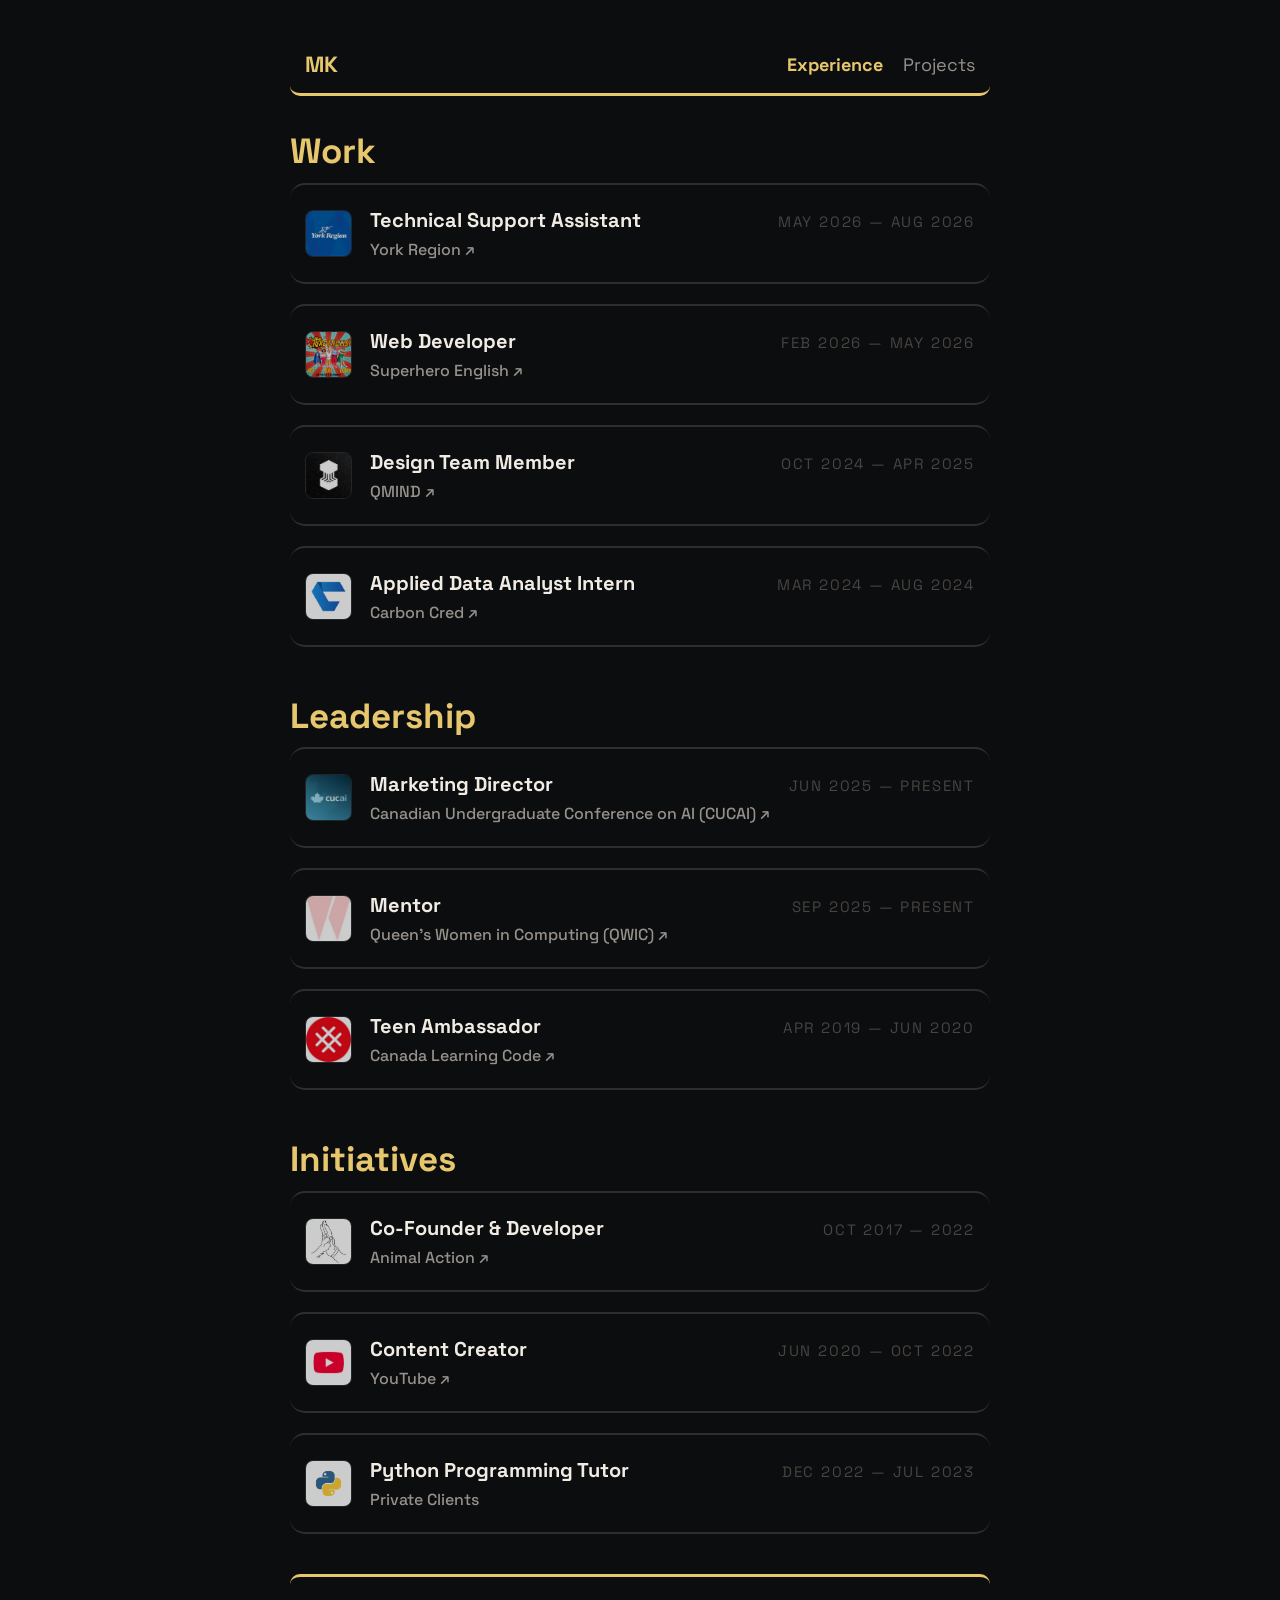
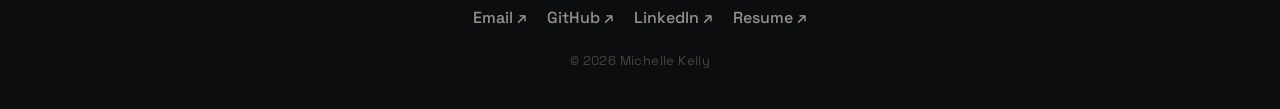
==== commit 149891ad: "Text formatting + tweaks" ====
--- a/pages/experience.html
+++ b/pages/experience.html
@@ -32,8 +32,7 @@
                         </div>
                     </summary>
                     <ul class="exp-bullets">
-                        <li>Performed cross-system data extraction and analysis to diagnose software and workflow issues, improving data integrity and operational reliability.</li>
-                        <li>Designed scripts and structured tracking tools to streamline data input, validation, and reporting processes, while contributing to testing and implementation of system enhancements.</li>
+                        <li>Yet to be determined!</li>
                     </ul>
                 </details>
 
@@ -43,7 +42,7 @@
                         <div class="exp-info">
                             <div class="exp-header">
                                 <h2 class="exp-role">Web Developer</h2>
-                                <span class="exp-date">Feb 2026 — Present</span>
+                                <span class="exp-date">Feb 2026 — May 2026</span>
                             </div>
                             <a href="https://www.superheroenglish.org/" target="_blank" class="exp-company">Superhero English ↗</a>
                         </div>
@@ -103,10 +102,10 @@
                         </div>
                     </summary>
                     <ul class="exp-bullets">
-                        <li>Directed CUCAI’s marketing strategy across multiple platforms, producing a structured content calendar and coordinating with chairs, directors, and designers to deliver all conference materials and campaigns.</li>
-                        <li>Launched an AI-focused newsletter and optimized digital engagement, driving a 288% subscriber increase and boosting awareness and ticket sales for Canada’s largest undergraduate AI conference (340+ attendees).</li>
-                    </ul>
-                </details>
+                        <li>Directed CUCAI’s marketing strategy across multiple platforms, producing a structured content calendar and coordinating with chairs, directors, and designers to deliver all conference materials and campaigns</li>
+                        <li>Launched an AI-focused newsletter and optimized digital engagement, driving a <b>291%</b> subscriber increase and boosting awareness and ticket sales for Canada’s largest undergraduate AI conference (<b>400+</b> attendees)</li>
+                    </ul>
+                </details> 
 
                 <details>
                     <summary>
@@ -150,13 +149,13 @@
                         <div class="exp-info">
                             <div class="exp-header">
                                 <h2 class="exp-role">Co-Founder & Developer</h2>
-                                <span class="exp-date">2020 — 2022</span> 
+                                <span class="exp-date">Oct 2017 — 2022</span> 
                             </div>
                             <a href="#" target="_blank" class="exp-company">Animal Action ↗</a>
                         </div>
                     </summary>
                     <ul class="exp-bullets">
-                        <li>Co-founded an initiative dedicated to reducing animal starvation in Canada, successfully gathering and distributing over 100,000 lbs of donated pet food to communities in need, including Northern deliveries in partnership with the OSPCA.</li>
+                        <li>Co-founded an initiative dedicated to reducing animal starvation in Canada, successfully gathering and distributing over <b>100,000</b> lbs of donated pet food to communities in need, including Northern deliveries in partnership with the OSPCA.</li>
                         <li>Designed and developed an interactive game to drive awareness, boost user engagement, and support the organization's core mission.</li>
                     </ul>
                 </details>
@@ -166,14 +165,14 @@
                         <img src="../assets/logos/youtube.jpg" alt="YouTube Logo" class="exp-logo">
                         <div class="exp-info">
                             <div class="exp-header">
-                                <h2 class="exp-role">Content Creator & Manager</h2>
-                                <span class="exp-date">2018 — 2021</span> 
+                                <h2 class="exp-role">Content Creator</h2>
+                                <span class="exp-date">Jun 2020 — Oct 2022</span> 
                             </div>
                             <a href="https://www.youtube.com/@FoxBlox" target="_blank" class="exp-company">YouTube ↗</a>
                         </div>
                     </summary>
                     <ul class="exp-bullets">
-                        <li>Created and managed a gaming YouTube channel, producing content and running live streams that grew a community of 20,000+ subscribers.</li>
+                        <li>Created and managed a gaming YouTube channel, producing content and running live streams that grew a community of <b>20,000+</b> subscribers.</li>
                         <li>Established strategic partnerships and secured brand sponsorships while fostering an active, positive, and highly engaged online space.</li>
                     </ul>
                 </details>
@@ -184,7 +183,7 @@
                         <div class="exp-info">
                             <div class="exp-header">
                                 <h2 class="exp-role">Python Programming Tutor</h2>
-                                <span class="exp-date">Jan 2023 — Jul 2023</span>
+                                <span class="exp-date">Dec 2022 — Jul 2023</span>
                             </div>
                             <span class="exp-company">Private Clients</span>
                         </div>
--- a/style.css
+++ b/style.css
@@ -154,7 +154,6 @@
     letter-spacing: 0.03em;
 }
 
-/* --- HOME PAGE ACCORDION / TOGGLES --- */
 .more-section {
     margin-top: 10px;
 }
@@ -191,7 +190,6 @@
     display: none;
     margin-top: 10px;
     padding-top: 10px;
-    padding-left: 10px;
 }
 
 @keyframes fadeSlideDown {
@@ -283,17 +281,16 @@
     border: 2px solid var(--border);
     cursor: pointer;
     scroll-snap-align: start; 
-    filter: grayscale(100%) brightness(70%);
+    filter: brightness(80%);
     transition: all 0.4s ease;
 }
 
 #photoScroller img:hover {
-    filter: grayscale(0%) brightness(100%);
+    filter: brightness(100%);
     border-color: var(--accent); 
     transform: scale(1.02); 
 }
 
-/* --- EXPERIENCE LOGOS --- */
 summary {
     list-style: none; 
     cursor: pointer;
@@ -317,16 +314,15 @@
     object-fit: cover;
     background-color: var(--raised); 
     border: 1px solid var(--border);
-    filter: grayscale(100%) brightness(80%); 
+    filter: brightness(80%); 
     transition: all 0.3s ease;
 }
 
 details:hover .exp-logo {
-    filter: grayscale(0%) brightness(100%);
+    filter: brightness(100%);
     border-color: var(--accent);
 }
 
-/* --- EXPERIENCE ACCORDIONS --- */
 details {
     border-top: 2px solid var(--border);
     border-bottom: 2px solid var(--border);
@@ -346,10 +342,6 @@
     animation: fadeSlideDown 0.4s ease forwards;
 }
 
-details[open] summary .toggle-symbol {
-    transform: rotate(180deg);
-}
-
 .exp-header {
     display: flex;
     justify-content: space-between;
@@ -365,9 +357,11 @@
 }
 
 .exp-date {
-    color: var(--white-dim);
+    color: var(--white-faint);
     font-size: 15px;
-    font-family: monospace; 
+    text-transform: uppercase;
+    font-weight: 600px;
+    letter-spacing: 0.12em;
 }
 
 a.exp-company {
@@ -410,77 +404,3 @@
     margin-bottom: 0;
 }
 
-/* --- PROJECT CARDS GRID --- */
-.project-grid {
-    display: grid;
-    grid-template-columns: repeat(auto-fit, minmax(280px, 1fr));
-    gap: 20px;
-    margin-top: 35px;
-    margin-bottom: 40px;
-}
-
-.project-card {
-    display: block;
-    background-color: var(--board);
-    border-top: 2px solid var(--border);
-    border-bottom: 2px solid var(--border);
-    border-radius: 15px;
-    padding: 24px;
-    text-decoration: none;
-    transition: all 0.2s ease;
-}
-
-.project-card:hover {
-    border-color: var(--accent);
-    transform: translateY(-3px); 
-    box-shadow: 0 8px 20px rgba(0, 0, 0, 0.4);
-    background-color: var(--raised);
-}
-
-.project-top {
-    display: flex;
-    justify-content: space-between;
-    align-items: center;
-    margin-bottom: 12px;
-}
-
-.project-top h3 {
-    margin: 0;
-    color: var(--white-white);
-    font-size: 20px;
-    font-weight: 600;
-}
-
-.project-arrow {
-    color: var(--white-dim);
-    font-size: 18px;
-    transition: color 0.2s ease;
-}
-
-.project-card:hover .project-arrow {
-    color: var(--accent);
-}
-
-.project-card p {
-    font-size: 15px;
-    color: var(--white-dim);
-    margin-bottom: 22px;
-    line-height: 1.6;
-}
-
-/* Coding Language Tags */
-.project-tags {
-    display: flex;
-    flex-wrap: wrap;
-    gap: 8px;
-}
-
-.project-tags span {
-    font-size: 12px;
-    font-family: monospace;
-    color: var(--accent);
-    background-color: rgba(230, 199, 110, 0.1); 
-    padding: 5px 10px;
-    border-radius: 6px;
-    border: 1px solid rgba(230, 199, 110, 0.2);
-}
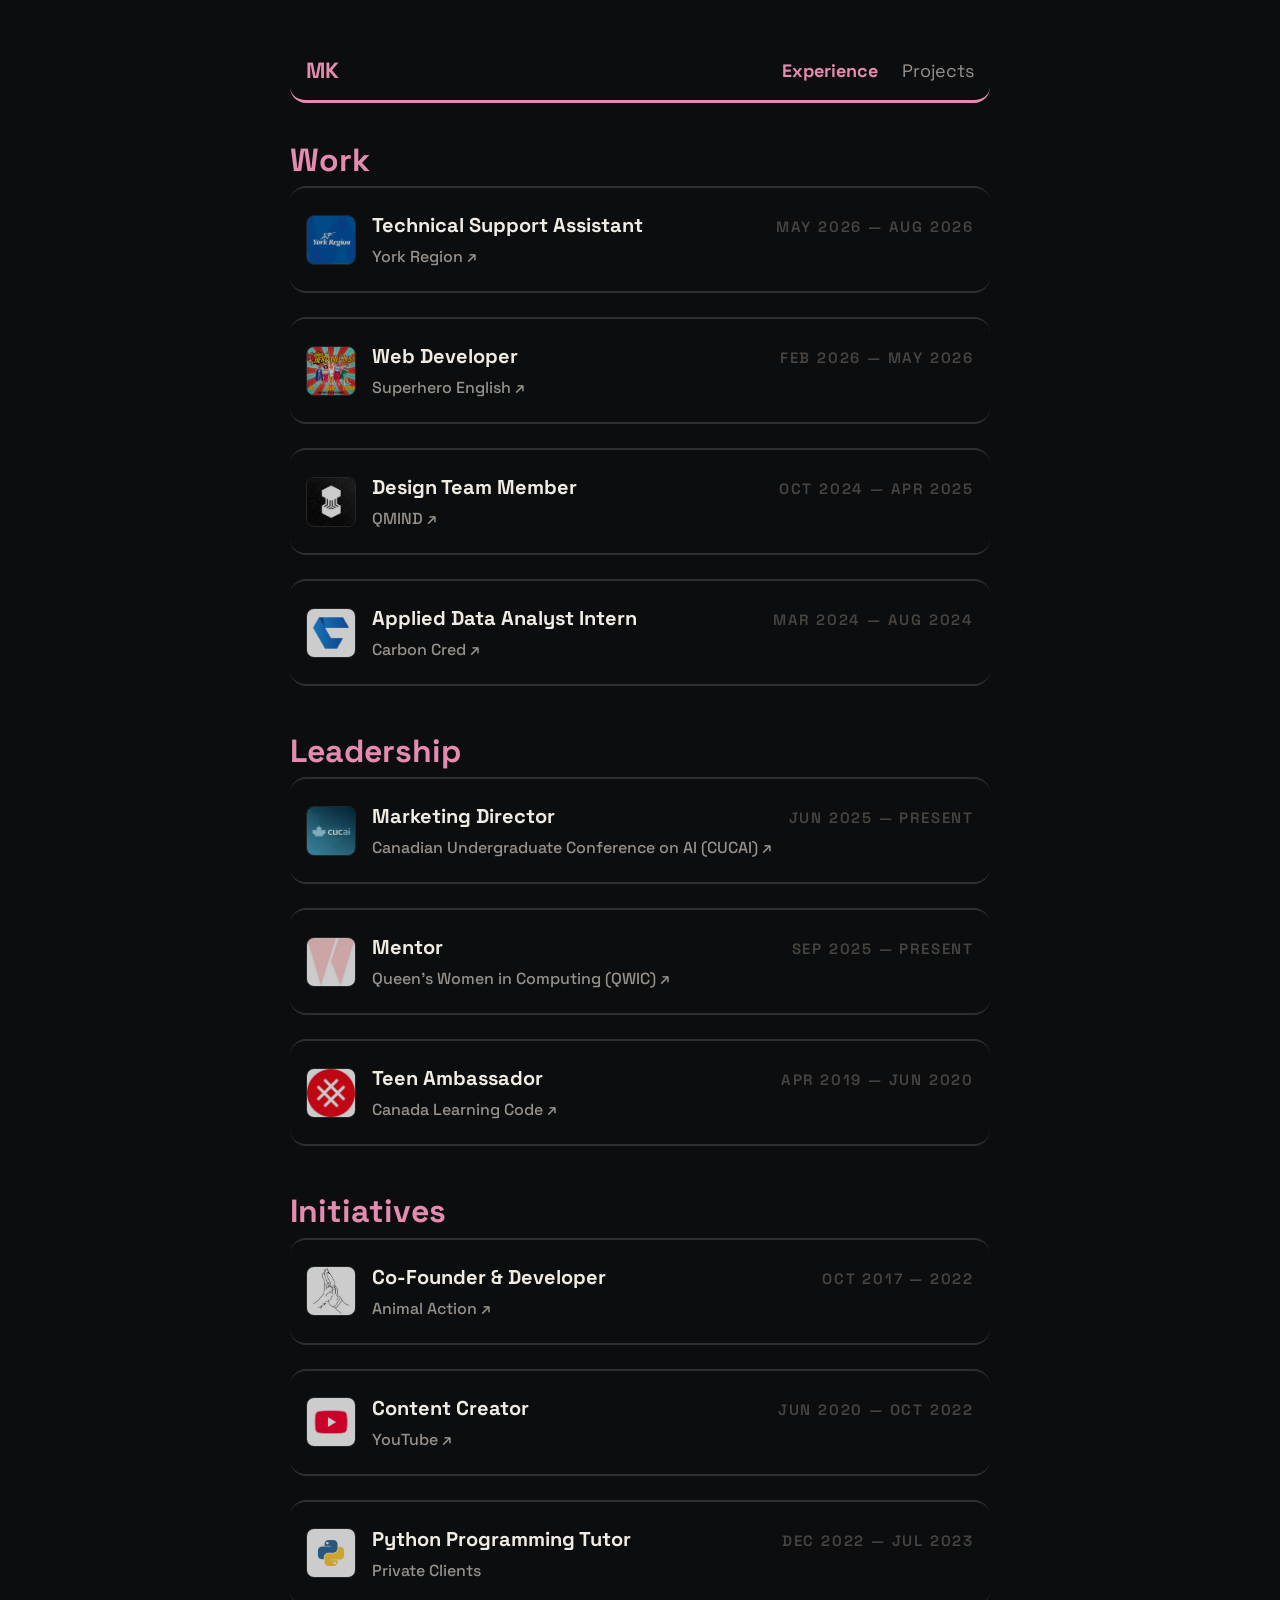
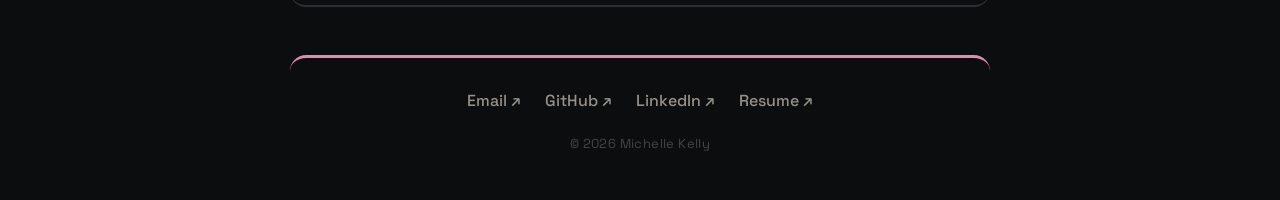
==== commit e6616238: "spacing scale (8-pnt) + metatags + gallery buttons" ====
--- a/pages/experience.html
+++ b/pages/experience.html
@@ -3,10 +3,15 @@
 <head>
     <meta charset='UTF-8'>
     <meta name='viewport' content='width=device-width, initial-scale=1.0'>
+    <meta name="description" content="My experience and work history.">
+    <meta property="og:title" content="Experience | Michelle Kelly">
+    <meta property="og:description" content="My experience and work history.">
+    <meta property="og:image" content="../assets/img/og-image.jpg">
+    <link rel="icon" href="../favicon.ico" type="image/x-icon">
     <link rel="stylesheet" href='../style.css'>
     <link href="https://fonts.googleapis.com/css2?family=Space+Grotesk:wght@400;500;600;700&display=swap" rel="stylesheet">
     <script src='../script.js' defer></script>
-    <title>MK</title>
+    <title>Experience - MK</title>
 </head>
 <body>
     <div class='screen'>
@@ -87,7 +92,7 @@
                 </details>
             </div>
 
-            <h1 style="margin-top: 50px;">Leadership</h1>
+            <h1 style="margin-top: 48px;">Leadership</h1>
             <div class="exp-list">
                 
                 <details>
@@ -140,7 +145,7 @@
                 </details>
             </div>
 
-            <h1 style="margin-top: 50px;">Initiatives</h1>
+            <h1 style="margin-top: 48px;">Initiatives</h1>
             <div class="exp-list">
                 
                 <details>
--- a/style.css
+++ b/style.css
@@ -7,10 +7,11 @@
     --white-dim:    #96918b;
     --white-faint:  #474441;
     --white-white:  #f0ebe3;
-    --accent:       #e6c76e;
+    --yellow:       #e6c76e;
     --red:          #cf7368;
     --blue:         #76a8d0;
     --green:        #7eb594;
+    --accent:       #e38bb0;
 }
 
 html::-webkit-scrollbar {
@@ -23,7 +24,7 @@
 }
 
 main {
-    margin-bottom: 40px;
+    margin-bottom: 48px;
 }
 
 body {
@@ -31,7 +32,7 @@
     color: var(--accent);
     background-color: #0c0d0e; 
     margin: 0;
-    padding: 20px;
+    padding: 24px;
 }
 
 .screen {
@@ -43,16 +44,16 @@
 }
 
 h1 {
-    font-size: 35px;
+    font-size: 32px;
     font-weight: 700;
-    margin: 16px 0 12px 0;
+    margin: 16px 0 8px 0;
     line-height: 1.1;
 }
 
 .intro {
     font-size: 19px;
     color: var(--white-white);
-    margin-bottom: 20px;
+    margin-bottom: 24px;
 }
 
 p {
@@ -83,14 +84,14 @@
     top: 0;
     z-index: 10;
     background-color: #0c0d0e;
-    padding: 10px 15px 15px;
-    margin-top: 20px;
-    margin-bottom: 20px;
+    padding: 8px 16px 16px;
+    margin-top: 24px;
+    margin-bottom: 24px;
     border-bottom: 3px solid var(--accent);
-    border-radius: 10px;
+    border-radius: 16px;
     display: flex;
     align-items: center;
-    gap: 20px;
+    gap: 24px;
 }
 
 nav a {
@@ -122,11 +123,11 @@
     display: flex;
     flex-direction: column;
     align-items: center;
-    gap: 14px;
+    gap: 16px;
     margin-top: auto;
-    padding: 30px 0 20px;
+    padding: 32px 0 24px;
     border-top: 3px solid var(--accent);
-    border-radius: 10px;
+    border-radius: 16px;
 }
 
 footer a {
@@ -142,20 +143,20 @@
 
 .footer-links {
     display: flex;
-    gap: 20px;
+    gap: 24px;
     flex-wrap: wrap;
     justify-content: center;
 }
 
 .footer-note {
-    margin-top: 10px;
+    margin-top: 8px;
     font-size: 13px;
     color: var(--white-faint);
     letter-spacing: 0.03em;
 }
 
 .more-section {
-    margin-top: 10px;
+    margin-top: 8px;
 }
 
 .more-toggle {
@@ -188,8 +189,8 @@
 
 .more-content {
     display: none;
-    margin-top: 10px;
-    padding-top: 10px;
+    margin-top: 8px;
+    padding-top: 8px;
 }
 
 @keyframes fadeSlideDown {
@@ -200,18 +201,18 @@
 .more-content.show {
     display: flex;
     flex-direction: column;
-    gap: 22px;
-    animation: fadeSlideDown 0.4s ease forwards;
+    gap: 24px;
+    /* animation: fadeSlideDown 0.4s ease forwards; */
 }
 
 .more-label {
-    font-size: 12px;
+    font-size: 15px;
     font-weight: 600;
     text-transform: uppercase;
     letter-spacing: 0.12em;
     color: var(--white-faint);
     margin-top: 0;
-    margin-bottom: 6px;
+    margin-bottom: 8px;
 }
 
 .more-content p {
@@ -222,48 +223,46 @@
 
 .gallery-wrapper {
     position: relative;
-    margin: 10px 0;
-    padding: 0 12px;
+    margin: 16px 0;
+    padding: 0 16px;
 }
 
 .scroll-btn {
     position: absolute;
     top: 50%;
     transform: translateY(-50%);
-    background: rgba(25, 27, 29, 0.7); 
-    backdrop-filter: blur(4px);
-    color: var(--white-dim);
-    border: 1px solid var(--border);
-    border-radius: 8px; 
+    background: transparent; /* No background at all */
+    color: var(--white-dim);
+    border: none;
+    font-size: 24px;
+    font-weight: 300;
+    font-family: monospace;
     width: 40px;
     height: 40px;
+    display: flex;
+    align-items: center;
+    justify-content: center;
     cursor: pointer;
     z-index: 10;
-    display: flex;
-    align-items: center;
-    justify-content: center;
-    transition: all 0.2s ease;
-}
-
-.left-btn { left: -15px; }
-.right-btn { right: -15px; }
+    transition: color 0.2s ease, transform 0.2s ease;
+}
+
+.left-btn { left: -24px; }
+.right-btn { right: -24px; }
 
 .scroll-btn:hover {
     color: var(--accent);
-    border-color: var(--accent);
-    background-color: var(--board);
-}
-
-.scroll-btn svg {
-    width: 20px;
-    height: 20px;
-}
+}
+
+.left-btn:hover { transform: translateY(-50%) translateX(-4px); }
+.right-btn:hover { transform: translateY(-50%) translateX(4px); }
+
 
 #photoScroller {
     display: flex;
-    gap: 15px;
+    gap: 16px;
     overflow-x: auto;
-    padding: 3px 4px 8px 4px;
+    padding: 4px 4px 8px 4px;
     scroll-snap-type: x mandatory;
     -webkit-overflow-scrolling: touch;
     scrollbar-width: none;
@@ -277,7 +276,7 @@
 #photoScroller img {
     height: 250px; 
     width: auto; 
-    border-radius: 10px;
+    border-radius: 8px;
     border: 2px solid var(--border);
     cursor: pointer;
     scroll-snap-align: start; 
@@ -294,22 +293,26 @@
 summary {
     list-style: none; 
     cursor: pointer;
-    display: flex;
-    align-items: center;
-    gap: 18px; 
+    display: block; 
 }
 
 summary::-webkit-details-marker {
     display: none; 
 }
 
+summary:has(.exp-logo) {
+    display: flex;
+    align-items: center;
+    gap: 16px; 
+}
+
 .exp-info {
     flex: 1; 
 }
 
 .exp-logo {
-    width: 45px;
-    height: 45px;
+    width: 48px;
+    height: 48px;
     border-radius: 8px; 
     object-fit: cover;
     background-color: var(--raised); 
@@ -328,9 +331,9 @@
     border-bottom: 2px solid var(--border);
     border-left: none; 
     border-right: none;
-    border-radius: 15px; 
-    padding: 22px 15px; 
-    margin-bottom: 20px; 
+    border-radius: 16px; 
+    padding: 24px 16px; 
+    margin-bottom: 24px; 
     transition: all 0.2s ease;
 }
 
@@ -338,15 +341,11 @@
     margin-bottom: 0;
 }
 
-details[open] .exp-bullets {
-    animation: fadeSlideDown 0.4s ease forwards;
-}
-
 .exp-header {
     display: flex;
     justify-content: space-between;
     align-items: baseline;
-    margin-bottom: 6px;
+    margin-bottom: 8px;
 }
 
 .exp-role {
@@ -360,7 +359,7 @@
     color: var(--white-faint);
     font-size: 15px;
     text-transform: uppercase;
-    font-weight: 600px;
+    font-weight: 600;
     letter-spacing: 0.12em;
 }
 
@@ -386,9 +385,9 @@
 }
 
 .exp-bullets {
-    margin-top: 18px;
+    margin-top: 16px;
     margin-bottom: 0;
-    padding-left: 20px;
+    padding-left: 24px;
     color: var(--white);
     list-style-type: square; 
 }
@@ -396,7 +395,7 @@
 .exp-bullets li {
     font-size: 16px;
     line-height: 1.6;
-    margin-bottom: 10px;
+    margin-bottom: 8px;
     color: var(--white);
 }
 
@@ -404,3 +403,58 @@
     margin-bottom: 0;
 }
 
+.preview-text {
+    font-size: 15px;
+    color: var(--white-dim);
+    margin: 0 0 16px 0;
+    line-height: 1.6;
+}
+
+.tech-tags {
+    display: flex;
+    flex-wrap: wrap;
+    gap: 8px;
+}
+
+.tech-tags span {
+    font-size: 12px;
+    color: var(--accent);
+    background-color: rgba(227, 139, 176, 0.1);
+    padding: 4px 8px;
+    border-radius: 8px;
+}
+
+.expanded-content {
+    display: flex;
+    gap: 24px;
+    align-items: flex-start;
+    margin-bottom: 24px;
+}
+
+.expanded-text {
+    flex: 1;
+}
+
+.project-demo-img {
+    width: 200px;
+    border-radius: 8px;
+    border: 1px solid var(--border);
+    object-fit: cover;
+}
+
+@media (max-width: 600px) {
+    .expanded-content {
+        flex-direction: column;
+    }
+    .project-demo-img {
+        width: 100%;
+        max-width: 300px;
+    }
+}
+
+.project-links {
+    display: flex;
+    gap: 24px;
+    flex-wrap: wrap;
+    padding-top: 8px;
+}
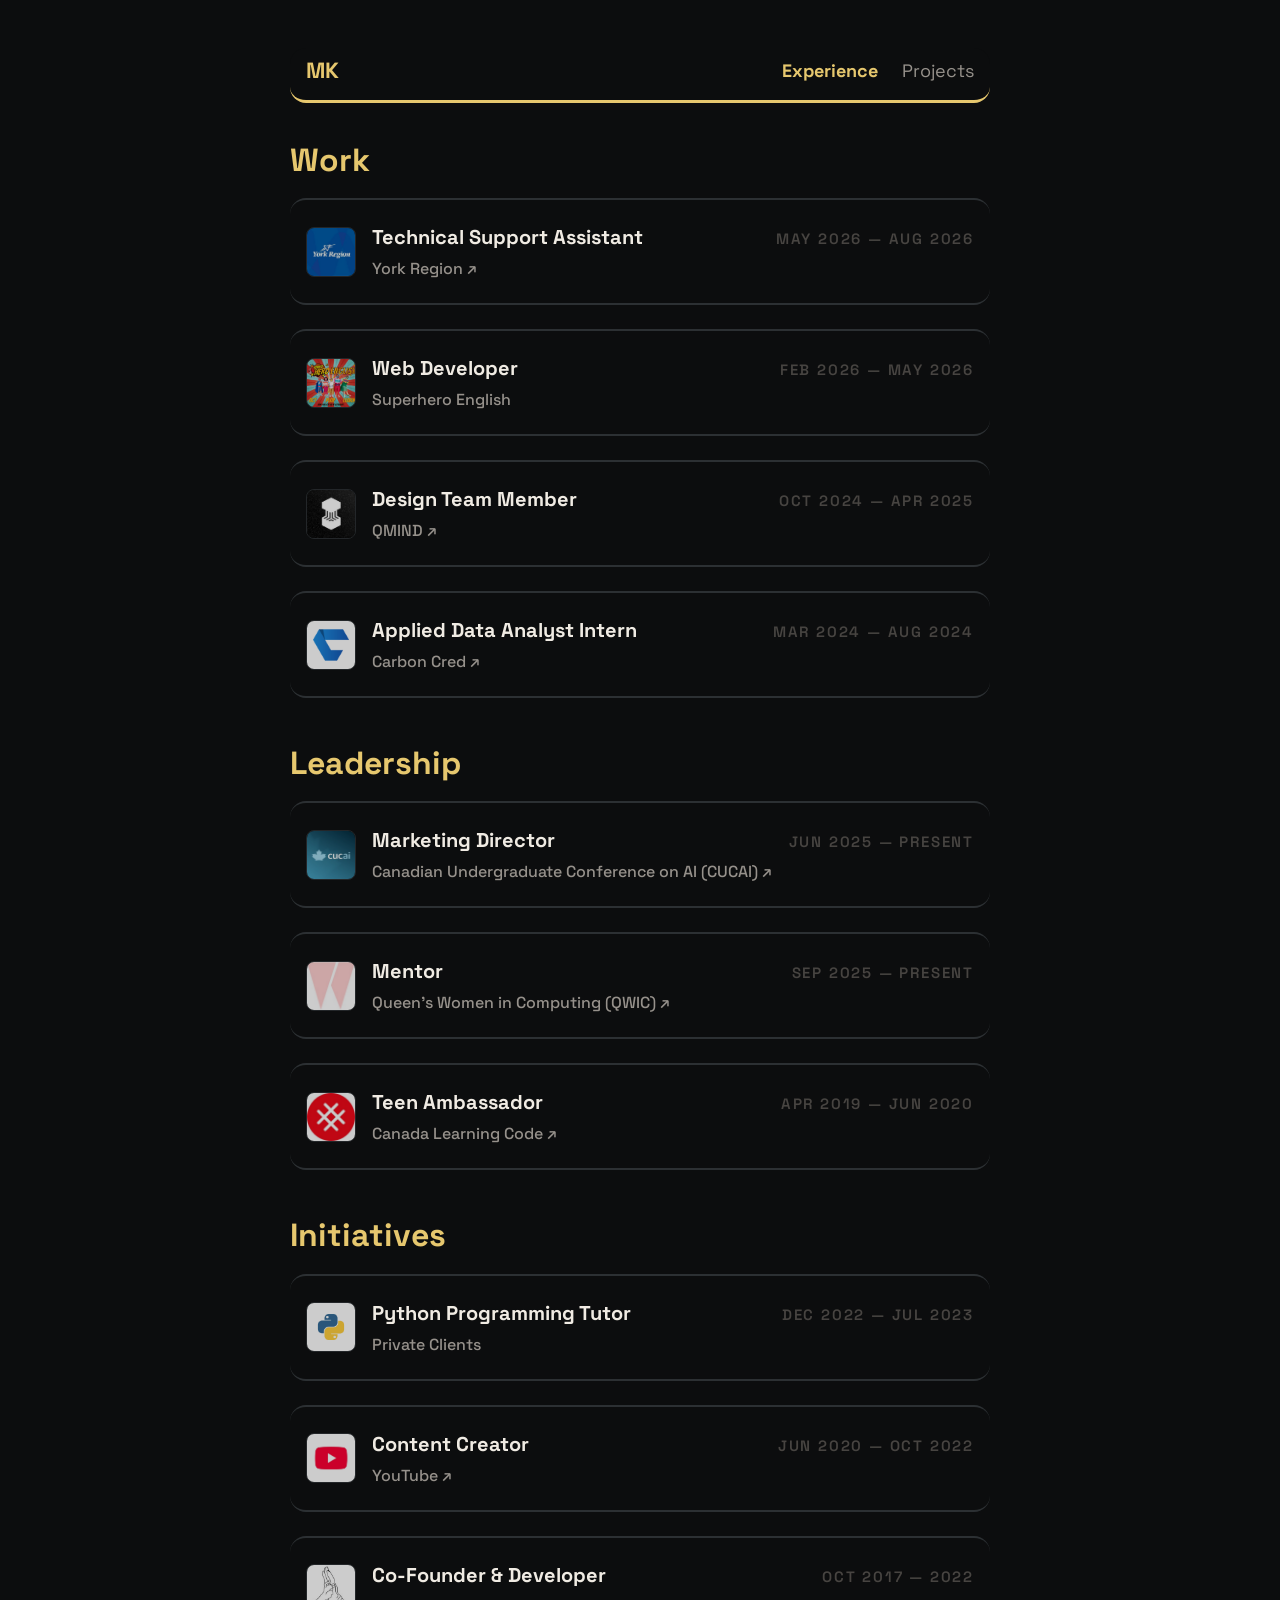
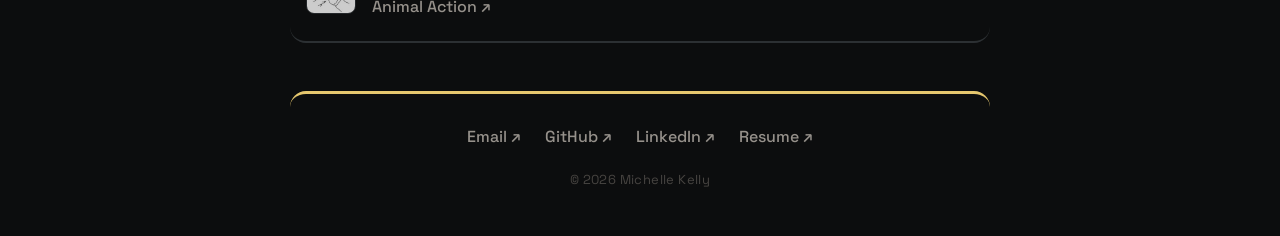
==== commit 3dd2a929: "Text + formatting tweaks" ====
--- a/pages/experience.html
+++ b/pages/experience.html
@@ -37,7 +37,8 @@
                         </div>
                     </summary>
                     <ul class="exp-bullets">
-                        <li>Yet to be determined!</li>
+                        <li>Set to develop custom automation scripts and data-capture forms to streamline information tracking and improve data integrity across branch-wide sources</li>
+                        <li>Tasked with architecting a centralized technical knowledge base (Wiki) and facilitating staff training to optimize data retrieval and software workflows</li>
                     </ul>
                 </details>
 
@@ -49,11 +50,11 @@
                                 <h2 class="exp-role">Web Developer</h2>
                                 <span class="exp-date">Feb 2026 — May 2026</span>
                             </div>
-                            <a href="https://www.superheroenglish.org/" target="_blank" class="exp-company">Superhero English ↗</a>
-                        </div>
-                    </summary>
-                    <ul class="exp-bullets">
-                        <li>Building a website for Superhero English in Thailand, supporting educational outreach and online visibility.</li>
+                            <span class="exp-company">Superhero English</span>
+                        </div>
+                    </summary>
+                    <ul class="exp-bullets">
+                        <li>Currently building a website for Superhero English in Thailand, supporting educational outreach and online visibility.</li>
                     </ul>
                 </details>
 
@@ -150,6 +151,39 @@
                 
                 <details>
                     <summary>
+                        <img src="../assets/logos/python.jpg" alt="Python Logo" class="exp-logo">
+                        <div class="exp-info">
+                            <div class="exp-header">
+                                <h2 class="exp-role">Python Programming Tutor</h2>
+                                <span class="exp-date">Dec 2022 — Jul 2023</span>
+                            </div>
+                            <span class="exp-company">Private Clients</span>
+                        </div>
+                    </summary>
+                    <ul class="exp-bullets">
+                        <li>Designed and led one-on-one virtual lessons to teach kids fundamental Python concepts.</li>
+                    </ul>
+                </details>
+
+                <details>
+                    <summary>
+                        <img src="../assets/logos/youtube.jpg" alt="YouTube Logo" class="exp-logo">
+                        <div class="exp-info">
+                            <div class="exp-header">
+                                <h2 class="exp-role">Content Creator</h2>
+                                <span class="exp-date">Jun 2020 — Oct 2022</span> 
+                            </div>
+                            <a href="https://www.youtube.com/@FoxBlox" target="_blank" class="exp-company">YouTube ↗</a>
+                        </div>
+                    </summary>
+                    <ul class="exp-bullets">
+                        <li>Created and managed a gaming YouTube channel, producing content and running live streams that grew a community of (peak) <b>22,000+</b> subscribers.</li>
+                        <li>Established strategic partnerships and secured brand sponsorships while fostering an active, positive, and highly engaged online space.</li>
+                    </ul>
+                </details>
+
+                <details>
+                    <summary>
                         <img src="../assets/logos/animalaction.jpg" alt="Animal Action Logo" class="exp-logo">
                         <div class="exp-info">
                             <div class="exp-header">
@@ -161,42 +195,10 @@
                     </summary>
                     <ul class="exp-bullets">
                         <li>Co-founded an initiative dedicated to reducing animal starvation in Canada, successfully gathering and distributing over <b>100,000</b> lbs of donated pet food to communities in need, including Northern deliveries in partnership with the OSPCA.</li>
-                        <li>Designed and developed an interactive game to drive awareness, boost user engagement, and support the organization's core mission.</li>
-                    </ul>
-                </details>
-
-                <details>
-                    <summary>
-                        <img src="../assets/logos/youtube.jpg" alt="YouTube Logo" class="exp-logo">
-                        <div class="exp-info">
-                            <div class="exp-header">
-                                <h2 class="exp-role">Content Creator</h2>
-                                <span class="exp-date">Jun 2020 — Oct 2022</span> 
-                            </div>
-                            <a href="https://www.youtube.com/@FoxBlox" target="_blank" class="exp-company">YouTube ↗</a>
-                        </div>
-                    </summary>
-                    <ul class="exp-bullets">
-                        <li>Created and managed a gaming YouTube channel, producing content and running live streams that grew a community of <b>20,000+</b> subscribers.</li>
-                        <li>Established strategic partnerships and secured brand sponsorships while fostering an active, positive, and highly engaged online space.</li>
-                    </ul>
-                </details>
-
-                <details>
-                    <summary>
-                        <img src="../assets/logos/python.jpg" alt="Python Logo" class="exp-logo">
-                        <div class="exp-info">
-                            <div class="exp-header">
-                                <h2 class="exp-role">Python Programming Tutor</h2>
-                                <span class="exp-date">Dec 2022 — Jul 2023</span>
-                            </div>
-                            <span class="exp-company">Private Clients</span>
-                        </div>
-                    </summary>
-                    <ul class="exp-bullets">
-                        <li>Designed and led one-on-one virtual lessons to teach kids fundamental Python concepts.</li>
-                    </ul>
-                </details>
+                        <li>Designed and developed an interactive game published to Google Play to drive awareness, boost user engagement, and support the organization's core mission.</li>
+                    </ul>
+                </details>
+
             </div>
         </main>
 
--- a/style.css
+++ b/style.css
@@ -7,11 +7,11 @@
     --white-dim:    #96918b;
     --white-faint:  #474441;
     --white-white:  #f0ebe3;
-    --yellow:       #e6c76e;
+    --accent:       #e6c76e;
     --red:          #cf7368;
     --blue:         #76a8d0;
     --green:        #7eb594;
-    --accent:       #e38bb0;
+    --pink:       #e38bb0;
 }
 
 html::-webkit-scrollbar {
@@ -46,7 +46,7 @@
 h1 {
     font-size: 32px;
     font-weight: 700;
-    margin: 16px 0 8px 0;
+    margin: 16px 0 20px 0;
     line-height: 1.1;
 }
 
@@ -174,8 +174,31 @@
     transition: color 0.2s ease;
 }
 
+.more-toggle span {
+    display: inline-block;
+    animation: arrowBounce 1.5s ease-in-out infinite;
+    font-size: 20px;
+}
+
+@keyframes arrowBounce {
+    0%, 100% {
+        transform: translateY(0);
+    }
+    50% {
+        transform: translateY(5px);
+    }
+}
+
+.more-toggle:hover span {
+    animation: none;
+}
+
 .more-toggle:hover {
     color: var(--accent);
+}
+
+.more-toggle.clicked span {
+    animation: none;
 }
 
 .toggle-symbol {
@@ -231,7 +254,7 @@
     position: absolute;
     top: 50%;
     transform: translateY(-50%);
-    background: transparent; /* No background at all */
+    background: transparent;
     color: var(--white-dim);
     border: none;
     font-size: 24px;
@@ -323,18 +346,23 @@
 
 details:hover .exp-logo {
     filter: brightness(100%);
-    border-color: var(--accent);
+    /*border-color: var(--accent);*/
 }
 
 details {
     border-top: 2px solid var(--border);
     border-bottom: 2px solid var(--border);
-    border-left: none; 
+    border-left: none;
     border-right: none;
-    border-radius: 16px; 
-    padding: 24px 16px; 
-    margin-bottom: 24px; 
-    transition: all 0.2s ease;
+    border-radius: 16px;
+    padding: 24px 16px;
+    margin-bottom: 24px;
+    transition: transform 0.2s ease, border-color 0.2s ease;
+}
+
+details:hover {
+    transform: scale(1.015);
+    /*border-color: var(--accent);*/
 }
 
 details:last-child {
@@ -419,7 +447,7 @@
 .tech-tags span {
     font-size: 12px;
     color: var(--accent);
-    background-color: rgba(227, 139, 176, 0.1);
+    background-color: rgba(230, 199, 110, 0.1);
     padding: 4px 8px;
     border-radius: 8px;
 }
@@ -440,15 +468,36 @@
     border-radius: 8px;
     border: 1px solid var(--border);
     object-fit: cover;
+    
+    transform-origin: right center; 
+    position: relative;
+    z-index: 1;
+    
+    transition: transform 0.3s ease, 
+                box-shadow 0.3s ease, 
+                border-color 0.3s ease;
+}
+
+.project-demo-img:hover {
+    transform: scale(2); 
+    
+    z-index: 100; 
+    border-color: var(--accent);
+    
+    box-shadow: -15px 15px 40px rgba(0, 0, 0, 0.95); 
 }
 
 @media (max-width: 600px) {
-    .expanded-content {
-        flex-direction: column;
-    }
     .project-demo-img {
         width: 100%;
         max-width: 300px;
+        transform-origin: center center; 
+    }
+    
+    .project-demo-img:active {
+        transform: scale(1.15);
+        z-index: 100;
+        box-shadow: 0 10px 30px rgba(0, 0, 0, 0.9);
     }
 }
 
